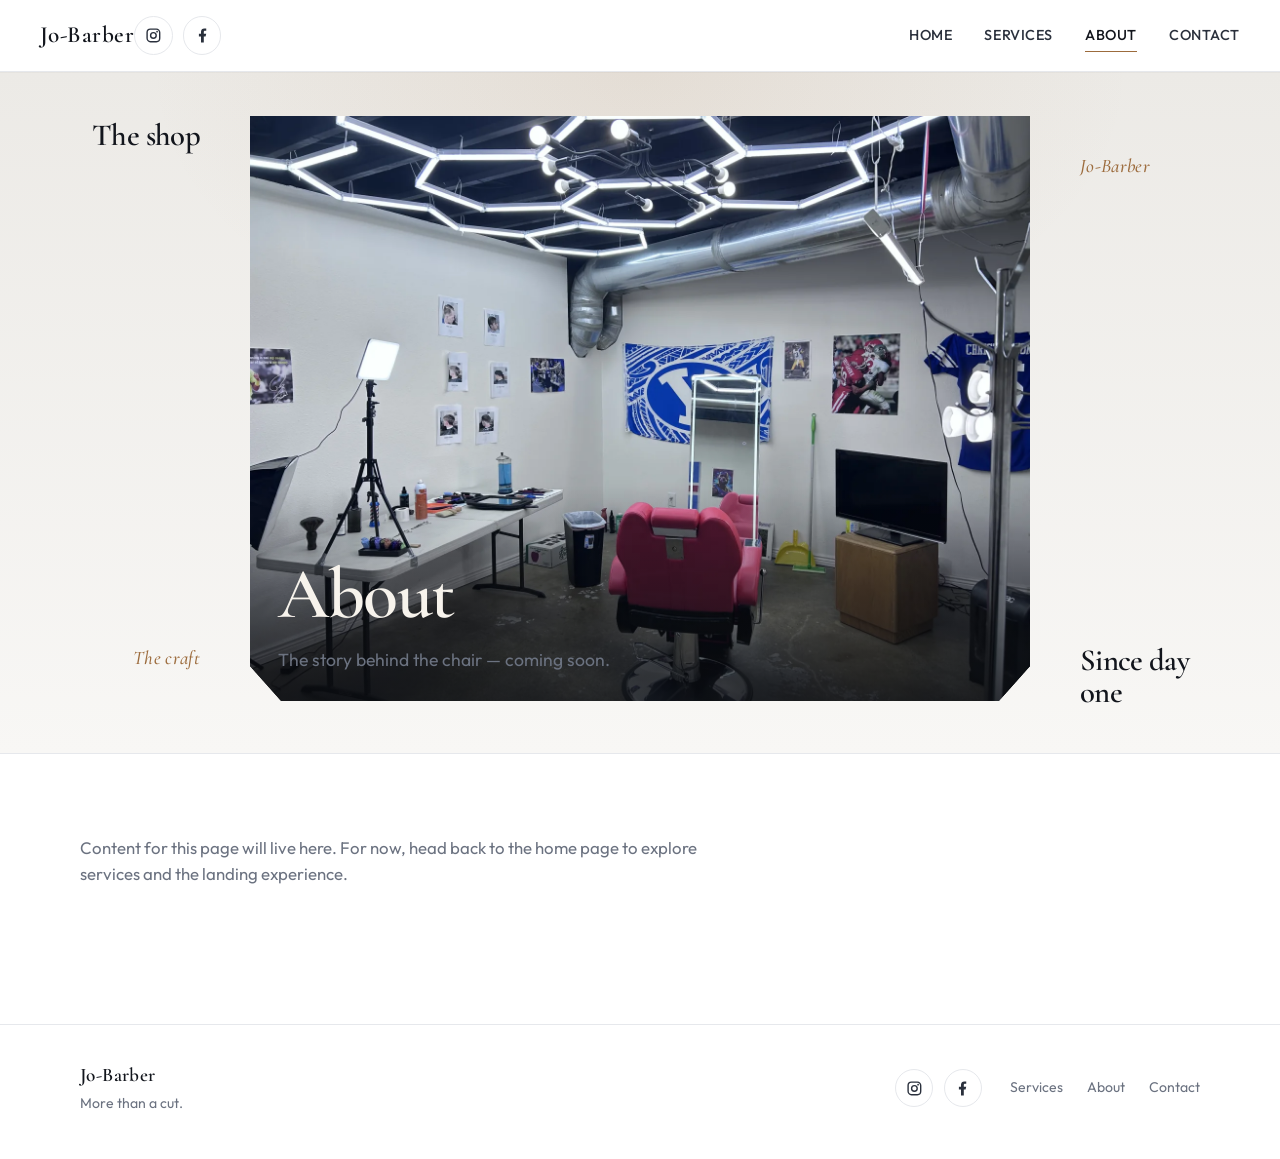
==== about.html @ af5b4050 "Initial commit of the Jo-Barber static site. Ready for GitHub Pages hosting with relative asset path" ====
<!DOCTYPE html>
<html lang="en">
  <head>
    <meta charset="UTF-8" />
    <meta name="viewport" content="width=device-width, initial-scale=1.0" />
    <title>About — Jo-Barber</title>
    <meta name="description" content="About Jo-Barber." />
    <link rel="preconnect" href="https://fonts.googleapis.com" />
    <link rel="preconnect" href="https://fonts.gstatic.com" crossorigin />
    <link
      href="https://fonts.googleapis.com/css2?family=Cormorant+Garamond:ital,wght@0,500;0,600;0,700;1,500&family=Outfit:wght@400;500;600;700&display=swap"
      rel="stylesheet"
    />
    <link rel="stylesheet" href="css/styles.css" />
  </head>
  <body class="page-shell">
    <header class="site-header">
      <div class="site-header__inner">
        <a class="brand" href="index.html">Jo-Barber</a>
        <div class="social" aria-label="Social media">
          <a
            class="social__link social__link--ig"
            href="https://www.instagram.com/jo_barber32/"
            target="_blank"
            rel="noopener noreferrer"
            aria-label="Instagram"
          >
            <svg viewBox="0 0 24 24" aria-hidden="true">
              <path
                d="M7.8 2h8.4C19.4 2 22 4.6 22 7.8v8.4a5.8 5.8 0 0 1-5.8 5.8H7.8C4.6 22 2 19.4 2 16.2V7.8A5.8 5.8 0 0 1 7.8 2m-.2 2A3.6 3.6 0 0 0 4 7.6v8.8C4 18.39 5.61 20 7.6 20h8.8a3.6 3.6 0 0 0 3.6-3.6V7.6C20 5.61 18.39 4 16.4 4H7.6m9.65 1.5a1.25 1.25 0 0 1 1.25 1.25A1.25 1.25 0 0 1 17.25 8 1.25 1.25 0 0 1 16 6.75a1.25 1.25 0 0 1 1.25-1.25M12 7a5 5 0 0 1 5 5 5 5 0 0 1-5 5 5 5 0 0 1-5-5 5 5 0 0 1 5-5m0 2a3 3 0 0 0-3 3 3 3 0 0 0 3 3 3 3 0 0 0 3-3 3 3 0 0 0-3-3z"
              />
            </svg>
          </a>
          <a
            class="social__link social__link--fb"
            href="https://www.facebook.com/jorun.christianson.7"
            target="_blank"
            rel="noopener noreferrer"
            aria-label="Facebook"
          >
            <svg viewBox="0 0 24 24" aria-hidden="true">
              <path
                d="M14 13.5h2.5l1-4H14v-2c0-1.03 0-2 2-2h1.5V2.14c-.326-.043-1.557-.14-2.857-.14C11.928 2 10 3.657 10 6.7v2.8H7v4h3V22h4v-8.5z"
              />
            </svg>
          </a>
        </div>
        <button class="nav-toggle" type="button" aria-label="Open menu" aria-expanded="false">
          <span></span>
        </button>
        <nav class="nav" aria-label="Primary">
          <a href="index.html">Home</a>
          <a href="services.html">Services</a>
          <a href="about.html" aria-current="page">About</a>
          <a href="contact.html">Contact</a>
        </nav>
      </div>
    </header>

    <main>
      <section class="page-hero page-hero--about" aria-label="About">
        <div class="page-hero__rail page-hero__rail--left" aria-hidden="true">
          <span class="page-hero__rail-word">The shop</span>
          <span class="page-hero__rail-word page-hero__rail-word--soft">The craft</span>
        </div>

        <div class="page-hero__frame">
          <div class="page-hero__media">
            <img
              src="images/shop.webp"
              alt="Inside the Jo-Barber shop"
              width="1600"
              height="1200"
            />
          </div>
          <div class="page-hero__overlay">
            <h1>About</h1>
            <p>The story behind the chair — coming soon.</p>
          </div>
        </div>

        <div class="page-hero__rail page-hero__rail--right" aria-hidden="true">
          <span class="page-hero__rail-word page-hero__rail-word--soft">Jo-Barber</span>
          <span class="page-hero__rail-word">Since day one</span>
        </div>
      </section>
      <section class="page-body">
        <div class="container">
          <p class="placeholder">
            Content for this page will live here. For now, head back to the home
            page to explore services and the landing experience.
          </p>
        </div>
      </section>
    </main>

    <footer class="site-footer">
      <div class="container site-footer__inner">
        <div class="site-footer__brand">
          <a class="brand" href="index.html">Jo-Barber</a>
          <p>More than a cut.</p>
        </div>
        <div class="site-footer__actions">
          <div class="social" aria-label="Social media">
            <a
              class="social__link social__link--ig"
              href="https://www.instagram.com/jo_barber32/"
              target="_blank"
              rel="noopener noreferrer"
              aria-label="Instagram"
            >
              <svg viewBox="0 0 24 24" aria-hidden="true">
                <path
                  d="M7.8 2h8.4C19.4 2 22 4.6 22 7.8v8.4a5.8 5.8 0 0 1-5.8 5.8H7.8C4.6 22 2 19.4 2 16.2V7.8A5.8 5.8 0 0 1 7.8 2m-.2 2A3.6 3.6 0 0 0 4 7.6v8.8C4 18.39 5.61 20 7.6 20h8.8a3.6 3.6 0 0 0 3.6-3.6V7.6C20 5.61 18.39 4 16.4 4H7.6m9.65 1.5a1.25 1.25 0 0 1 1.25 1.25A1.25 1.25 0 0 1 17.25 8 1.25 1.25 0 0 1 16 6.75a1.25 1.25 0 0 1 1.25-1.25M12 7a5 5 0 0 1 5 5 5 5 0 0 1-5 5 5 5 0 0 1-5-5 5 5 0 0 1 5-5m0 2a3 3 0 0 0-3 3 3 3 0 0 0 3 3 3 3 0 0 0 3-3 3 3 0 0 0-3-3z"
                />
              </svg>
            </a>
            <a
              class="social__link social__link--fb"
              href="https://www.facebook.com/jorun.christianson.7"
              target="_blank"
              rel="noopener noreferrer"
              aria-label="Facebook"
            >
              <svg viewBox="0 0 24 24" aria-hidden="true">
                <path
                  d="M14 13.5h2.5l1-4H14v-2c0-1.03 0-2 2-2h1.5V2.14c-.326-.043-1.557-.14-2.857-.14C11.928 2 10 3.657 10 6.7v2.8H7v4h3V22h4v-8.5z"
                />
              </svg>
            </a>
          </div>
          <nav class="footer-nav" aria-label="Footer">
            <a href="services.html">Services</a>
            <a href="about.html">About</a>
            <a href="contact.html">Contact</a>
          </nav>
        </div>
      </div>
    </footer>

    <script src="js/main.js"></script>
  </body>
</html>
---- css/styles.css ----
/* Jo-Barber — modern barbershop landing */

:root {
  --ink: #12151c;
  --ink-soft: #2a303c;
  --muted: #6b7280;
  --line: #e6e8ec;
  --paper: #f8f7f5;
  --white: #ffffff;
  --accent: #9c6b3c;
  --accent-deep: #7a5230;
  --accent-soft: rgba(156, 107, 60, 0.12);
  --shadow: 0 24px 60px rgba(18, 21, 28, 0.12);
  --font-display: "Cormorant Garamond", Georgia, serif;
  --font-body: "Outfit", system-ui, sans-serif;
  --nav-h: 4.5rem;
  --ease: cubic-bezier(0.22, 1, 0.36, 1);
}

*,
*::before,
*::after {
  box-sizing: border-box;
}

html {
  scroll-behavior: smooth;
}

body {
  margin: 0;
  font-family: var(--font-body);
  color: var(--ink);
  background: var(--white);
  line-height: 1.55;
  -webkit-font-smoothing: antialiased;
  text-rendering: optimizeLegibility;
}

img {
  display: block;
  max-width: 100%;
}

a {
  color: inherit;
  text-decoration: none;
}

button {
  font: inherit;
  cursor: pointer;
  border: none;
  background: none;
}

.container {
  width: min(1120px, calc(100% - 3rem));
  margin-inline: auto;
}

/* —— Header —— */
.site-header {
  position: relative;
  z-index: 30;
  height: var(--nav-h);
  background: var(--white);
  border-bottom: 1px solid var(--line);
  box-shadow: 0 1px 0 rgba(18, 21, 28, 0.03);
}

.site-header__inner {
  position: relative;
  height: 100%;
  display: flex;
  align-items: center;
  justify-content: space-between;
  width: min(1200px, calc(100% - 2.5rem));
  margin-inline: auto;
}

.site-header--home .site-header__inner {
  justify-content: flex-end;
}

.site-header--home .nav-toggle {
  position: static;
  margin-left: auto;
}

.brand {
  font-family: var(--font-display);
  font-size: 1.45rem;
  font-weight: 600;
  letter-spacing: 0.02em;
  color: var(--ink);
}

.nav {
  display: flex;
  align-items: center;
  gap: 2rem;
}

.nav a {
  font-size: 0.9rem;
  font-weight: 500;
  letter-spacing: 0.04em;
  text-transform: uppercase;
  color: var(--ink-soft);
  position: relative;
  transition: color 0.25s var(--ease);
}

.nav a::after {
  content: "";
  position: absolute;
  left: 0;
  bottom: -0.35rem;
  width: 100%;
  height: 1.5px;
  background: var(--accent);
  transform: scaleX(0);
  transform-origin: left;
  transition: transform 0.3s var(--ease);
}

.nav a:hover,
.nav a[aria-current="page"] {
  color: var(--ink);
}

.nav a:hover::after,
.nav a[aria-current="page"]::after {
  transform: scaleX(1);
}

.nav-toggle {
  display: none;
  width: 2.5rem;
  height: 2.5rem;
  place-items: center;
  border-radius: 999px;
  border: 1px solid var(--line);
}

.nav-toggle span {
  display: block;
  width: 1.1rem;
  height: 1.5px;
  background: var(--ink);
  position: relative;
}

.nav-toggle span::before,
.nav-toggle span::after {
  content: "";
  position: absolute;
  left: 0;
  width: 100%;
  height: 100%;
  background: var(--ink);
}

.nav-toggle span::before {
  top: -5px;
}

.nav-toggle span::after {
  top: 5px;
}

/* —— Buttons —— */
.btn {
  display: inline-flex;
  align-items: center;
  justify-content: center;
  gap: 0.5rem;
  min-height: 3rem;
  padding: 0.75rem 1.6rem;
  border-radius: 999px;
  font-size: 0.85rem;
  font-weight: 600;
  letter-spacing: 0.08em;
  text-transform: uppercase;
  transition:
    background 0.3s var(--ease),
    color 0.3s var(--ease),
    transform 0.3s var(--ease),
    box-shadow 0.3s var(--ease);
}

.btn--primary {
  background: var(--ink);
  color: var(--white);
  box-shadow: 0 10px 30px rgba(18, 21, 28, 0.18);
}

.btn--primary:hover {
  background: var(--accent-deep);
  transform: translateY(-2px);
  box-shadow: 0 14px 34px rgba(122, 82, 48, 0.28);
}

.btn--ghost {
  background: transparent;
  color: var(--ink);
  border: 1px solid var(--line);
}

.btn--ghost:hover {
  border-color: var(--ink);
  background: var(--paper);
}

.hero__panel .btn--primary {
  background: var(--accent);
  color: var(--white);
  box-shadow: 0 10px 28px rgba(0, 0, 0, 0.28);
}

.hero__panel .btn--primary:hover {
  background: #b57d48;
  transform: translateY(-2px);
}

.hero__panel .btn--ghost {
  color: rgba(247, 243, 236, 0.92);
  border-color: rgba(247, 243, 236, 0.35);
}

.hero__panel .btn--ghost:hover {
  border-color: rgba(247, 243, 236, 0.7);
  background: rgba(255, 255, 255, 0.08);
}

.btn--sm {
  min-height: 2.4rem;
  padding: 0.45rem 1.1rem;
  font-size: 0.75rem;
}

/* —— Hero —— */
.hero {
  position: relative;
  height: clamp(440px, 52vw, 580px);
  background: #141820;
  overflow: hidden;
  clip-path: url(#banner-clip);
  -webkit-clip-path: url(#banner-clip);
}

.hero__media {
  position: absolute;
  inset: 0 0 0 30%;
  opacity: 0;
  animation: imageIn 1.1s var(--ease) 0.15s forwards;
}

.hero__media img {
  width: 100%;
  height: 100%;
  object-fit: cover;
  object-position: 55% center;
}

.hero__panel {
  position: absolute;
  z-index: 2;
  top: 0;
  left: 0;
  bottom: 0;
  width: min(42%, 520px);
  display: grid;
  place-items: center;
  background:
    radial-gradient(ellipse 90% 70% at 18% 18%, rgba(196, 162, 110, 0.28), transparent 55%),
    radial-gradient(ellipse 70% 55% at 90% 80%, rgba(55, 90, 110, 0.4), transparent 50%),
    linear-gradient(165deg, #2a3140 0%, #171c26 45%, #10141b 100%);
  clip-path: url(#panel-clip);
  -webkit-clip-path: url(#panel-clip);
}

.hero__pattern {
  position: absolute;
  inset: 0;
  opacity: 0.55;
  background-image:
    repeating-linear-gradient(
      -18deg,
      transparent 0,
      transparent 11px,
      rgba(196, 162, 110, 0.05) 11px,
      rgba(196, 162, 110, 0.05) 12px
    ),
    linear-gradient(135deg, rgba(255, 255, 255, 0.04) 1px, transparent 1px);
  background-size: auto, 22px 22px;
  pointer-events: none;
  mask-image: radial-gradient(ellipse 75% 70% at 45% 48%, #000 15%, transparent 72%);
}

.hero__pattern::before {
  content: "";
  position: absolute;
  inset: 0;
  background:
    radial-gradient(circle at 70% 30%, rgba(255, 255, 255, 0.06), transparent 28%),
    radial-gradient(circle at 25% 75%, rgba(196, 162, 110, 0.1), transparent 32%);
}

.hero__pattern::after {
  content: "";
  position: absolute;
  inset: 10% 16% 12% 10%;
  border: 1px solid rgba(196, 162, 110, 0.22);
  border-radius: 1.15rem;
  box-shadow: inset 0 0 40px rgba(0, 0, 0, 0.2);
  pointer-events: none;
}

.hero__copy {
  position: relative;
  z-index: 1;
  display: flex;
  flex-direction: column;
  align-items: center;
  justify-content: center;
  text-align: center;
  width: min(100%, 20.5rem);
  margin: 0;
  padding: 1.5rem 1.25rem 2rem;
  box-sizing: border-box;
}

.hero__title {
  font-family: var(--font-display);
  font-size: clamp(2.6rem, 5vw, 3.85rem);
  font-weight: 600;
  line-height: 0.95;
  letter-spacing: -0.02em;
  color: #f7f3ec;
  margin: 0;
  white-space: nowrap;
  opacity: 0;
  animation: riseIn 1s var(--ease) 0.15s forwards;
}

.hero__tagline {
  font-family: var(--font-display);
  font-size: clamp(1.15rem, 2vw, 1.45rem);
  font-weight: 500;
  font-style: italic;
  color: rgba(196, 162, 110, 0.95);
  margin: 0.55rem 0 0;
  opacity: 0;
  animation: riseIn 1s var(--ease) 0.3s forwards;
}

.hero__accent {
  width: 2.5rem;
  height: 3px;
  margin: 0.85rem auto 0.85rem;
  background: linear-gradient(90deg, var(--accent), #c4925a);
  border-radius: 2px;
  opacity: 0;
  animation: riseIn 0.8s var(--ease) 0.45s forwards;
}

.hero__lede {
  margin: 0 0 1.25rem;
  color: rgba(232, 228, 220, 0.72);
  font-size: 0.92rem;
  line-height: 1.5;
  max-width: 26ch;
  opacity: 0;
  animation: riseIn 1s var(--ease) 0.55s forwards;
}

.hero__actions {
  display: flex;
  flex-wrap: nowrap;
  justify-content: center;
  align-items: center;
  gap: 0.55rem;
  opacity: 0;
  animation: riseIn 1s var(--ease) 0.55s forwards;
}

.hero__actions .btn {
  min-height: 2.65rem;
  padding: 0.6rem 1.25rem;
  font-size: 0.78rem;
}

@keyframes riseIn {
  from {
    opacity: 0;
    transform: translateY(18px);
  }
  to {
    opacity: 1;
    transform: translateY(0);
  }
}

@keyframes imageIn {
  from {
    opacity: 0;
    transform: scale(1.04);
  }
  to {
    opacity: 1;
    transform: scale(1);
  }
}

.hero-svg-defs {
  position: absolute;
  width: 0;
  height: 0;
  overflow: hidden;
}

/* —— Section shared —— */
.section {
  padding: 5.5rem 0 6rem;
}

.section__header {
  text-align: center;
  max-width: 36rem;
  margin: 0 auto 3.5rem;
}

.section__eyebrow {
  margin: 0 0 0.75rem;
  font-size: 0.75rem;
  font-weight: 600;
  letter-spacing: 0.16em;
  text-transform: uppercase;
  color: var(--accent);
}

.section__title {
  margin: 0;
  font-family: var(--font-display);
  font-size: clamp(2.2rem, 4vw, 3.25rem);
  font-weight: 600;
  letter-spacing: -0.02em;
  line-height: 1.1;
  color: var(--ink);
}

.section__sub {
  margin: 1rem 0 0;
  color: var(--muted);
  font-size: 1.05rem;
}

/* —— Services —— */
.services {
  background: var(--paper);
  position: relative;
}

.services::before {
  content: "";
  position: absolute;
  left: 50%;
  top: 0;
  width: min(160px, 30vw);
  height: 1px;
  background: linear-gradient(90deg, transparent, var(--accent), transparent);
  transform: translateX(-50%);
}

.service-list {
  list-style: none;
  margin: 0;
  padding: 0;
  border-top: 1px solid var(--line);
}

.service {
  display: grid;
  grid-template-columns: 1fr auto auto;
  align-items: center;
  gap: 1.25rem 2rem;
  padding: 1.65rem 0.35rem;
  border-bottom: 1px solid var(--line);
  opacity: 0;
  transform: translateY(22px);
  transition:
    opacity 0.7s var(--ease),
    transform 0.7s var(--ease),
    background 0.3s var(--ease);
}

.service.is-visible {
  opacity: 1;
  transform: translateY(0);
}

.service:hover {
  background: rgba(255, 255, 255, 0.65);
}

.service__name {
  margin: 0;
  font-family: var(--font-display);
  font-size: clamp(1.35rem, 2.2vw, 1.75rem);
  font-weight: 600;
  letter-spacing: -0.01em;
  color: var(--ink);
}

.service__meta {
  margin: 0.35rem 0 0;
  font-size: 0.9rem;
  color: var(--muted);
}

.service__price {
  font-family: var(--font-display);
  font-size: 1.55rem;
  font-weight: 600;
  color: var(--ink);
  white-space: nowrap;
}

.service__price span {
  font-size: 0.85rem;
  font-family: var(--font-body);
  font-weight: 500;
  color: var(--muted);
  margin-right: 0.15rem;
}

/* —— Statement strip —— */
.statement {
  padding: 5rem 0;
  text-align: center;
  background:
    linear-gradient(180deg, var(--white), #f3f1ee 50%, var(--white));
}

.statement__quote {
  margin: 0 auto;
  max-width: 22ch;
  font-family: var(--font-display);
  font-size: clamp(2rem, 4.5vw, 3.4rem);
  font-weight: 500;
  font-style: italic;
  line-height: 1.2;
  color: var(--ink);
}

.statement__attr {
  margin: 1.25rem 0 0;
  font-size: 0.8rem;
  letter-spacing: 0.14em;
  text-transform: uppercase;
  color: var(--accent);
  font-weight: 600;
}

/* —— CTA band —— */
.cta {
  padding: 0 0 6rem;
}

.cta__panel {
  display: flex;
  flex-wrap: wrap;
  align-items: center;
  justify-content: space-between;
  gap: 1.5rem 2rem;
  padding: 2.5rem 2.75rem;
  background: var(--ink);
  color: var(--white);
  border-radius: 1.5rem;
  overflow: hidden;
  position: relative;
}

.cta__panel::before {
  content: "";
  position: absolute;
  inset: -40% -10% auto auto;
  width: 320px;
  height: 320px;
  border-radius: 50%;
  background: radial-gradient(circle, rgba(156, 107, 60, 0.35), transparent 70%);
  pointer-events: none;
}

.cta__copy {
  position: relative;
  z-index: 1;
}

.cta__copy h2 {
  margin: 0;
  font-family: var(--font-display);
  font-size: clamp(1.8rem, 3vw, 2.4rem);
  font-weight: 600;
  letter-spacing: -0.02em;
}

.cta__copy p {
  margin: 0.5rem 0 0;
  color: rgba(255, 255, 255, 0.72);
  max-width: 36ch;
}

.cta__panel .btn--primary {
  position: relative;
  z-index: 1;
  background: var(--accent);
  box-shadow: none;
}

.cta__panel .btn--primary:hover {
  background: #b57d48;
}

/* —— Footer —— */
.site-footer {
  border-top: 1px solid var(--line);
  padding: 2.25rem 0 2.75rem;
}

.site-footer__inner {
  display: flex;
  flex-wrap: wrap;
  align-items: center;
  justify-content: space-between;
  gap: 1.25rem 1.5rem;
}

.site-footer .brand {
  font-size: 1.2rem;
}

.site-footer p {
  margin: 0;
  font-size: 0.88rem;
  color: var(--muted);
}

.site-footer__brand {
  display: flex;
  flex-direction: column;
  gap: 0.15rem;
}

.site-footer__actions {
  display: flex;
  flex-wrap: wrap;
  align-items: center;
  gap: 1.25rem 1.75rem;
}

.footer-nav {
  display: flex;
  gap: 1.5rem;
}

.footer-nav a {
  font-size: 0.88rem;
  color: var(--muted);
  transition: color 0.2s ease;
}

.footer-nav a:hover {
  color: var(--ink);
}

/* —— Social icons —— */
.social {
  display: flex;
  align-items: center;
  gap: 0.65rem;
}

.social__link {
  display: grid;
  place-items: center;
  width: 2.4rem;
  height: 2.4rem;
  border-radius: 999px;
  color: var(--ink-soft);
  border: 1px solid var(--line);
  background: var(--white);
  transition:
    color 0.3s var(--ease),
    background 0.3s var(--ease),
    border-color 0.3s var(--ease),
    transform 0.35s var(--ease),
    box-shadow 0.35s var(--ease);
}

.social__link svg {
  width: 1.05rem;
  height: 1.05rem;
  fill: currentColor;
  transition: transform 0.35s var(--ease);
}

.social__link:hover {
  transform: scale(1.14);
  box-shadow: 0 10px 24px rgba(18, 21, 28, 0.12);
}

.social__link:hover svg {
  transform: scale(1.08);
}

.social__link--ig:hover {
  color: #fff;
  border-color: transparent;
  background: linear-gradient(135deg, #f58529, #dd2a7b 50%, #8134af);
}

.social__link--fb:hover {
  color: #fff;
  border-color: #1877f2;
  background: #1877f2;
}

.site-header .social {
  margin-right: auto;
}

.site-header--home .social {
  margin-right: 0;
  position: absolute;
  left: 0;
}

/* —— Cut showcase cards (services page) —— */
.page-hero--services {
  background:
    radial-gradient(ellipse 60% 80% at 10% 0%, rgba(156, 107, 60, 0.12), transparent 50%),
    radial-gradient(ellipse 50% 60% at 90% 40%, rgba(30, 50, 70, 0.06), transparent 45%),
    linear-gradient(180deg, #eceae6 0%, var(--paper) 100%);
  border-bottom: none;
  padding-bottom: 2.5rem;
}

.page-hero--services .section__eyebrow {
  margin-bottom: 0.75rem;
}

.cuts {
  padding: 0 0 6rem;
  background:
    linear-gradient(180deg, var(--paper) 0%, #f3f1ee 40%, var(--white) 100%);
}

.cuts__list {
  display: flex;
  flex-direction: column;
  gap: 2rem;
}

.cut-card {
  display: grid;
  grid-template-columns: minmax(200px, 0.9fr) minmax(0, 1.2fr);
  align-items: stretch;
  min-height: 280px;
  background: #161b24;
  color: #f7f3ec;
  overflow: hidden;
  position: relative;
  box-shadow: 0 28px 60px rgba(18, 21, 28, 0.18);
  transition:
    transform 0.45s var(--ease),
    box-shadow 0.45s var(--ease);
}

.cut-card:hover {
  transform: translateY(-4px);
  box-shadow: 0 36px 70px rgba(18, 21, 28, 0.24);
}

.cut-card:nth-child(even) {
  background: #1a222e;
}

.cut-card__media {
  position: relative;
  min-height: 260px;
  overflow: hidden;
  clip-path: polygon(0 0, 92% 0, 100% 100%, 0 100%);
}

.cut-card__media img {
  width: 100%;
  height: 100%;
  object-fit: cover;
  object-position: center top;
  transition: transform 0.7s var(--ease);
}

.cut-card:hover .cut-card__media img {
  transform: scale(1.05);
}

.cut-card__glow {
  position: absolute;
  inset: 0;
  background: linear-gradient(
    90deg,
    transparent 40%,
    rgba(22, 27, 36, 0.15) 70%,
    rgba(22, 27, 36, 0.85) 100%
  );
  pointer-events: none;
}

.cut-card__body {
  position: relative;
  display: flex;
  flex-direction: column;
  justify-content: center;
  padding: 2.25rem 2.5rem 2.25rem 1.75rem;
  z-index: 1;
}

.cut-card__index {
  position: absolute;
  top: 0.85rem;
  right: 1.25rem;
  font-family: var(--font-display);
  font-size: clamp(3.5rem, 8vw, 5.5rem);
  font-weight: 600;
  line-height: 1;
  color: rgba(255, 255, 255, 0.05);
  pointer-events: none;
  user-select: none;
}

.cut-card__label {
  margin: 0 0 0.45rem;
  font-size: 0.72rem;
  font-weight: 600;
  letter-spacing: 0.18em;
  text-transform: uppercase;
  color: rgba(196, 162, 110, 0.95);
}

.cut-card__title {
  margin: 0;
  font-family: var(--font-display);
  font-size: clamp(1.9rem, 3.5vw, 2.6rem);
  font-weight: 600;
  letter-spacing: -0.02em;
  line-height: 1.05;
  color: #f7f3ec;
}

.cut-card__rule {
  width: 2.25rem;
  height: 2px;
  margin: 1rem 0 1.35rem;
  background: linear-gradient(90deg, var(--accent), #c4925a);
  border-radius: 2px;
}

.cut-card__copy {
  margin: 0 0 1.35rem;
  max-width: 32ch;
  font-size: 0.95rem;
  line-height: 1.55;
  color: rgba(232, 228, 220, 0.7);
}

.cut-card .btn--primary {
  align-self: flex-start;
  background: var(--accent);
  box-shadow: none;
}

.cut-card .btn--primary:hover {
  background: #b57d48;
}

@media (max-width: 720px) {
  .cut-card {
    grid-template-columns: 1fr;
    min-height: 0;
  }

  .cut-card__media {
    min-height: 240px;
    clip-path: polygon(0 0, 100% 0, 100% 92%, 0 100%);
  }

  .cut-card__glow {
    background: linear-gradient(
      180deg,
      transparent 45%,
      rgba(22, 27, 36, 0.35) 75%,
      rgba(22, 27, 36, 0.95) 100%
    );
  }

  .cut-card__body {
    padding: 1.75rem 1.5rem 2rem;
  }
}

/* —— Before / after reel —— */
.reel {
  padding: 5rem 0 5.5rem;
  background:
    radial-gradient(ellipse 70% 80% at 50% 0%, rgba(156, 107, 60, 0.14), transparent 55%),
    linear-gradient(180deg, #10141b 0%, #161b24 55%, #12161e 100%);
  color: #f7f3ec;
  overflow: hidden;
}

.reel__header {
  text-align: center;
  margin-bottom: 2.75rem;
}

.reel__header .section__title {
  color: #f7f3ec;
}

.reel__header .section__eyebrow {
  color: rgba(196, 162, 110, 0.95);
}

.reel__stage {
  display: grid;
  grid-template-columns: 1fr auto 1fr;
  gap: 0;
  align-items: stretch;
  position: relative;
}

.reel__panel {
  min-width: 0;
  transition:
    opacity 0.45s var(--ease),
    transform 0.45s var(--ease),
    filter 0.45s var(--ease);
}

.reel__stage:has(.reel__panel.is-active) .reel__panel:not(.is-active) {
  opacity: 0.45;
  filter: grayscale(0.35);
  transform: scale(0.97);
}

.reel__panel.is-active {
  opacity: 1;
  filter: none;
  transform: scale(1);
  z-index: 1;
}

.reel__frame {
  position: relative;
  aspect-ratio: 9 / 16;
  max-height: min(68vh, 560px);
  margin-inline: auto;
  width: min(100%, 320px);
  overflow: hidden;
  background: #0a0c10;
  box-shadow: 0 30px 60px rgba(0, 0, 0, 0.45);
  clip-path: polygon(4% 0, 100% 0, 96% 100%, 0 100%);
}

.reel__panel:last-child .reel__frame {
  clip-path: polygon(0 0, 96% 0, 100% 100%, 4% 100%);
}

.reel__video {
  width: 100%;
  height: 100%;
  object-fit: cover;
  display: block;
  filter: saturate(1.05) contrast(1.04);
  transition: transform 0.8s var(--ease);
}

.reel__stage:hover .reel__video {
  transform: scale(1.03);
}

.reel__tag {
  position: absolute;
  top: 1rem;
  left: 1rem;
  z-index: 2;
  padding: 0.4rem 0.75rem;
  font-size: 0.7rem;
  font-weight: 600;
  letter-spacing: 0.16em;
  text-transform: uppercase;
  color: #f7f3ec;
  background: rgba(10, 12, 16, 0.55);
  border: 1px solid rgba(247, 243, 236, 0.18);
  backdrop-filter: blur(8px);
}

.reel__tag--after {
  left: auto;
  right: 1rem;
  color: #12151c;
  background: rgba(196, 162, 110, 0.92);
  border-color: transparent;
}

.reel__split {
  display: flex;
  flex-direction: column;
  align-items: center;
  justify-content: center;
  width: 3.5rem;
  position: relative;
  z-index: 2;
}

.reel__split-line {
  position: absolute;
  top: 8%;
  bottom: 8%;
  width: 1px;
  background: linear-gradient(
    180deg,
    transparent,
    rgba(196, 162, 110, 0.7),
    transparent
  );
}

.reel__split-mark {
  position: relative;
  z-index: 1;
  width: 2.5rem;
  height: 2.5rem;
  display: grid;
  place-items: center;
  border-radius: 50%;
  font-family: var(--font-display);
  font-size: 0.95rem;
  font-style: italic;
  color: #12151c;
  background: linear-gradient(145deg, #c4a26e, #9c6b3c);
  box-shadow: 0 10px 28px rgba(0, 0, 0, 0.35);
}

.reel__controls {
  display: flex;
  justify-content: center;
  margin-top: 2rem;
}

.reel__toggle {
  color: rgba(247, 243, 236, 0.9);
  border-color: rgba(247, 243, 236, 0.28);
}

.reel__toggle:hover,
.reel__toggle[aria-pressed="true"] {
  color: #12151c;
  background: rgba(196, 162, 110, 0.95);
  border-color: transparent;
}

@media (max-width: 800px) {
  .reel__stage {
    grid-template-columns: 1fr;
    gap: 1.25rem;
    justify-items: center;
  }

  .reel__split {
    width: 100%;
    height: 2.5rem;
    flex-direction: row;
  }

  .reel__split-line {
    top: 50%;
    bottom: auto;
    left: 10%;
    right: 10%;
    width: auto;
    height: 1px;
    background: linear-gradient(
      90deg,
      transparent,
      rgba(196, 162, 110, 0.7),
      transparent
    );
  }

  .reel__frame,
  .reel__panel:last-child .reel__frame {
    width: min(100%, 280px);
    max-height: 420px;
    clip-path: polygon(0 0, 100% 0, 100% 96%, 0 100%);
  }
}

/* —— Simple interior pages —— */
.page-hero {
  padding: 4.5rem 0;
  background:
    radial-gradient(ellipse 70% 80% at 85% 0%, rgba(156, 107, 60, 0.08), transparent 50%),
    var(--paper);
  border-bottom: 1px solid var(--line);
}

.page-hero--about {
  position: relative;
  padding: 2.75rem clamp(1rem, 3vw, 2rem) 3.25rem;
  min-height: 0;
  display: grid;
  grid-template-columns: minmax(5.5rem, 1fr) minmax(0, 780px) minmax(5.5rem, 1fr);
  gap: clamp(0.75rem, 2vw, 1.75rem);
  align-items: stretch;
  justify-items: center;
  border-bottom: 1px solid var(--line);
  overflow: hidden;
  background:
    radial-gradient(ellipse 70% 80% at 50% 0%, rgba(156, 107, 60, 0.1), transparent 55%),
    linear-gradient(180deg, #eceae6 0%, var(--paper) 100%);
}

.page-hero__rail {
  display: flex;
  flex-direction: column;
  justify-content: space-between;
  width: 100%;
  max-width: 9rem;
  min-height: 100%;
  padding-block: 0.35rem;
  pointer-events: none;
  user-select: none;
}

.page-hero__rail--left {
  align-items: flex-end;
  text-align: right;
  padding-top: 0.25rem;
  padding-bottom: 18%;
}

.page-hero__rail--right {
  align-items: flex-start;
  text-align: left;
  padding-top: 22%;
  padding-bottom: 0.25rem;
}

.page-hero__rail-word {
  display: block;
  font-family: var(--font-display);
  font-size: clamp(1.35rem, 2.4vw, 2rem);
  font-weight: 600;
  letter-spacing: -0.02em;
  line-height: 1.05;
  color: var(--ink);
}

.page-hero__rail-word--soft {
  font-size: clamp(0.95rem, 1.6vw, 1.2rem);
  font-weight: 500;
  font-style: italic;
  color: var(--accent);
  letter-spacing: 0.02em;
}

.page-hero__rail--left .page-hero__rail-word:first-child {
  transform: translateY(0);
}

.page-hero__rail--left .page-hero__rail-word:last-child {
  transform: translateY(12%);
}

.page-hero__rail--right .page-hero__rail-word:first-child {
  transform: translateY(-8%);
}

.page-hero__rail--right .page-hero__rail-word:last-child {
  transform: translateY(18%);
}

.page-hero__frame {
  position: relative;
  width: 100%;
  max-width: 780px;
  overflow: hidden;
  background: #0c0e12;
  box-shadow:
    0 24px 50px rgba(18, 21, 28, 0.18),
    0 0 0 1px rgba(18, 21, 28, 0.06);
  clip-path: polygon(0 0, 100% 0, 100% 94%, 96% 100%, 4% 100%, 0 94%);
}

.page-hero__media {
  position: relative;
  line-height: 0;
}

.page-hero__media img {
  width: 100%;
  height: auto;
  display: block;
}

.page-hero__overlay {
  position: absolute;
  inset: auto 0 0;
  z-index: 1;
  padding: 4.5rem 1.75rem 1.75rem;
  background: linear-gradient(
    180deg,
    transparent 0%,
    rgba(12, 14, 18, 0.2) 30%,
    rgba(12, 14, 18, 0.78) 100%
  );
  color: #f7f3ec;
}

.page-hero--about h1 {
  color: #f7f3ec;
  font-size: clamp(2.2rem, 5vw, 3.4rem);
}

.page-hero--about p {
  color: rgba(232, 228, 220, 0.78);
  margin-top: 0.65rem;
  font-size: 1rem;
}

@media (max-width: 900px) {
  .page-hero--about {
    grid-template-columns: 1fr;
    gap: 1.25rem;
    padding: 1.75rem 1rem 2.25rem;
  }

  .page-hero__rail {
    display: none;
  }

  .page-hero__frame {
    clip-path: none;
  }

  .page-hero__overlay {
    padding: 3.25rem 1.25rem 1.35rem;
  }
}

.page-hero h1 {
  margin: 0;
  font-family: var(--font-display);
  font-size: clamp(2.8rem, 6vw, 4.5rem);
  font-weight: 600;
  letter-spacing: -0.02em;
  line-height: 1;
}

.page-hero p {
  margin: 1rem 0 0;
  max-width: 38ch;
  color: var(--muted);
  font-size: 1.1rem;
}

.page-body {
  padding: 4rem 0 6rem;
  min-height: 30vh;
}

.page-body .placeholder {
  max-width: 40rem;
  color: var(--muted);
  font-size: 1.05rem;
}

/* Reveal utility */
.reveal {
  opacity: 0;
  transform: translateY(24px);
  transition:
    opacity 0.8s var(--ease),
    transform 0.8s var(--ease);
}

.reveal.is-visible {
  opacity: 1;
  transform: translateY(0);
}

/* —— Responsive —— */
@media (max-width: 900px) {
  .hero {
    height: auto;
    display: flex;
    flex-direction: column;
  }

  .hero__media {
    position: relative;
    inset: auto;
    order: 0;
    height: clamp(220px, 52vw, 300px);
  }

  .hero__panel {
    position: relative;
    width: 100%;
    clip-path: none;
    -webkit-clip-path: none;
    order: 1;
    min-height: 320px;
  }

  .hero__pattern {
    opacity: 0.35;
  }

  .hero__pattern::after {
    inset: 8% 6%;
  }

  .hero__copy {
    padding: 2.25rem 1.5rem 2.5rem;
    max-width: 26rem;
    width: 100%;
  }

  .service {
    grid-template-columns: 1fr auto;
    grid-template-areas:
      "name price"
      "name book";
    gap: 0.35rem 1rem;
  }

  .service__info {
    grid-area: name;
  }

  .service__price {
    grid-area: price;
    align-self: end;
  }

  .service .btn {
    grid-area: book;
    justify-self: end;
  }

  .nav-toggle {
    display: grid;
  }

  .nav {
    position: fixed;
    inset: 0 0 auto;
    top: var(--nav-h);
    flex-direction: column;
    align-items: stretch;
    gap: 0;
    padding: 0.75rem 1.25rem 1.25rem;
    background: rgba(255, 255, 255, 0.97);
    backdrop-filter: blur(10px);
    border-bottom: 1px solid var(--line);
    transform: translateY(-120%);
    opacity: 0;
    pointer-events: none;
    transition:
      transform 0.35s var(--ease),
      opacity 0.35s var(--ease);
  }

  .nav.is-open {
    transform: translateY(0);
    opacity: 1;
    pointer-events: auto;
  }

  .nav a {
    padding: 0.9rem 0.25rem;
    border-bottom: 1px solid var(--line);
  }

  .site-header--home .social {
    position: static;
    margin-right: auto;
  }

  .social__link {
    width: 2.2rem;
    height: 2.2rem;
  }

  .cta__panel {
    padding: 2rem 1.5rem;
    border-radius: 1.15rem;
  }
}

@media (max-width: 560px) {
  .container {
    width: min(1120px, calc(100% - 2rem));
  }

  .hero__title {
    font-size: clamp(3rem, 14vw, 4rem);
  }

  .site-header__inner {
    width: min(1200px, calc(100% - 1.5rem));
  }
}

@media (prefers-reduced-motion: reduce) {
  *,
  *::before,
  *::after {
    animation: none !important;
    transition: none !important;
  }

  .hero__title,
  .hero__tagline,
  .hero__accent,
  .hero__actions,
  .hero__visual-frame,
  .service,
  .reveal {
    opacity: 1;
    transform: none;
  }
}
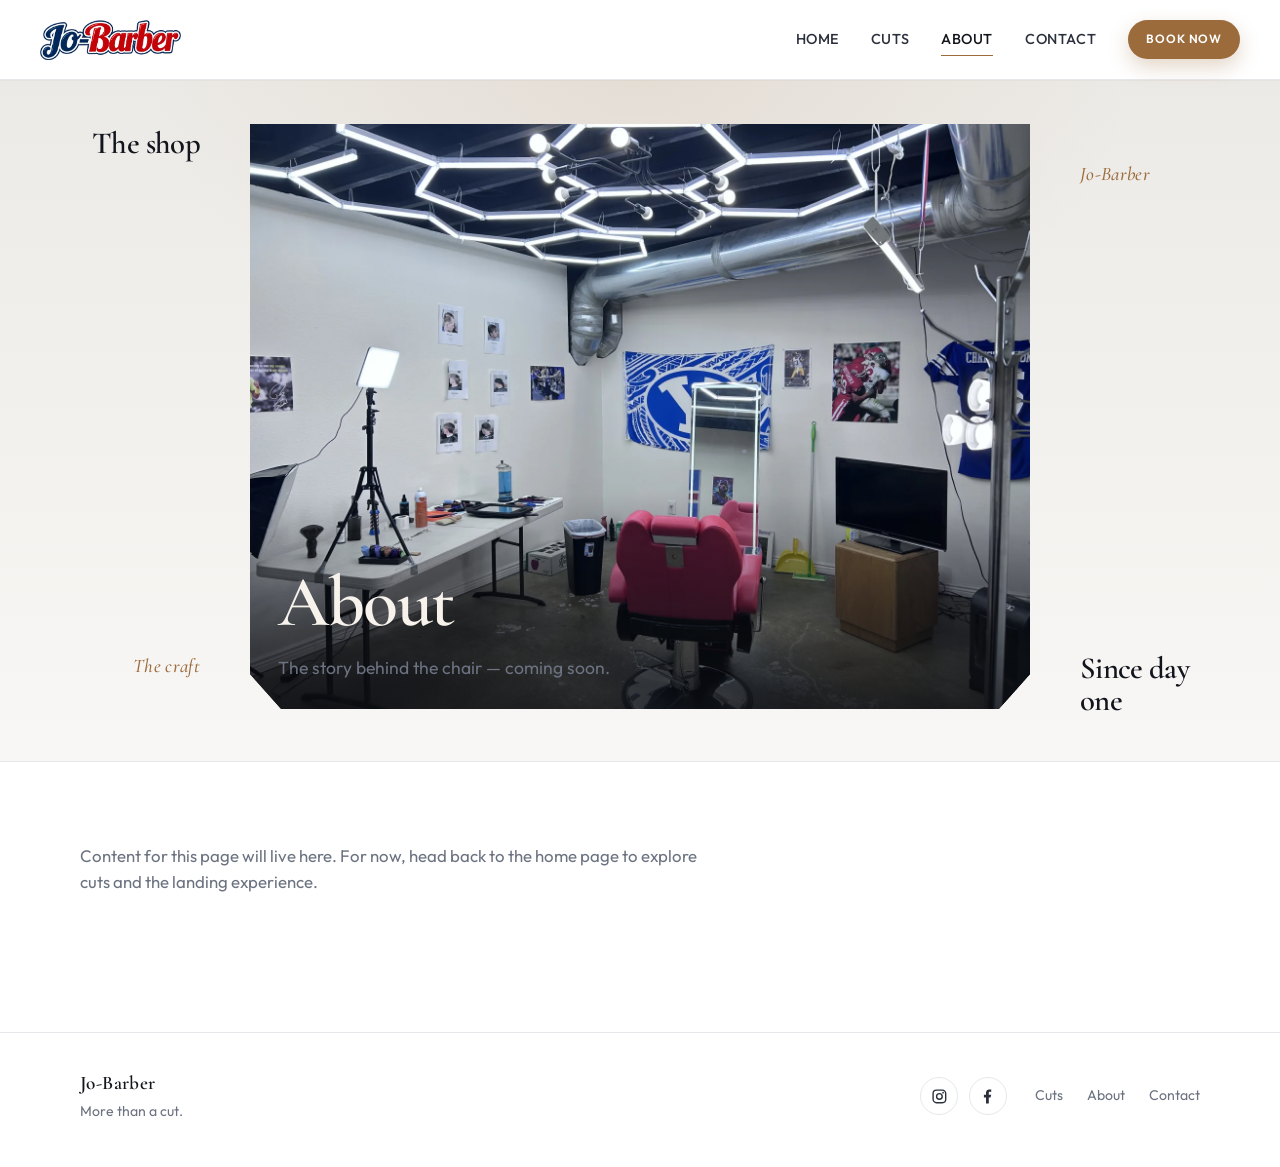
==== commit 8452c95d: "v1: Jorun banner with logo, blue gradient panel, cuts grid, and Setmore booking links. Co-authored-b" ====
--- a/about.html
+++ b/about.html
@@ -11,49 +11,27 @@
       href="https://fonts.googleapis.com/css2?family=Cormorant+Garamond:ital,wght@0,500;0,600;0,700;1,500&family=Outfit:wght@400;500;600;700&display=swap"
       rel="stylesheet"
     />
+    <link rel="icon" type="image/png" sizes="32x32" href="images/favicon-32.png" />
+    <link rel="icon" type="image/png" sizes="192x192" href="images/favicon-192.png" />
+    <link rel="apple-touch-icon" href="images/apple-touch-icon.png" />
     <link rel="stylesheet" href="css/styles.css" />
   </head>
   <body class="page-shell">
     <header class="site-header">
       <div class="site-header__inner">
-        <a class="brand" href="index.html">Jo-Barber</a>
-        <div class="social" aria-label="Social media">
-          <a
-            class="social__link social__link--ig"
-            href="https://www.instagram.com/jo_barber32/"
-            target="_blank"
-            rel="noopener noreferrer"
-            aria-label="Instagram"
-          >
-            <svg viewBox="0 0 24 24" aria-hidden="true">
-              <path
-                d="M7.8 2h8.4C19.4 2 22 4.6 22 7.8v8.4a5.8 5.8 0 0 1-5.8 5.8H7.8C4.6 22 2 19.4 2 16.2V7.8A5.8 5.8 0 0 1 7.8 2m-.2 2A3.6 3.6 0 0 0 4 7.6v8.8C4 18.39 5.61 20 7.6 20h8.8a3.6 3.6 0 0 0 3.6-3.6V7.6C20 5.61 18.39 4 16.4 4H7.6m9.65 1.5a1.25 1.25 0 0 1 1.25 1.25A1.25 1.25 0 0 1 17.25 8 1.25 1.25 0 0 1 16 6.75a1.25 1.25 0 0 1 1.25-1.25M12 7a5 5 0 0 1 5 5 5 5 0 0 1-5 5 5 5 0 0 1-5-5 5 5 0 0 1 5-5m0 2a3 3 0 0 0-3 3 3 3 0 0 0 3 3 3 3 0 0 0 3-3 3 3 0 0 0-3-3z"
-              />
-            </svg>
-          </a>
-          <a
-            class="social__link social__link--fb"
-            href="https://www.facebook.com/jorun.christianson.7"
-            target="_blank"
-            rel="noopener noreferrer"
-            aria-label="Facebook"
-          >
-            <svg viewBox="0 0 24 24" aria-hidden="true">
-              <path
-                d="M14 13.5h2.5l1-4H14v-2c0-1.03 0-2 2-2h1.5V2.14c-.326-.043-1.557-.14-2.857-.14C11.928 2 10 3.657 10 6.7v2.8H7v4h3V22h4v-8.5z"
-              />
-            </svg>
-          </a>
-        </div>
+        <a class="brand brand--wordmark" href="index.html">
+          <img src="images/wordmark.webp" alt="Jo-Barber" width="463" height="144" />
+        </a>
         <button class="nav-toggle" type="button" aria-label="Open menu" aria-expanded="false">
           <span></span>
         </button>
         <nav class="nav" aria-label="Primary">
           <a href="index.html">Home</a>
-          <a href="services.html">Services</a>
+          <a href="cuts.html">Cuts</a>
           <a href="about.html" aria-current="page">About</a>
           <a href="contact.html">Contact</a>
         </nav>
+        <a class="btn btn--primary btn--sm header-book" href="https://jorunchristianson.setmore.com/" target="_blank" rel="noopener noreferrer">Book Now</a>
       </div>
     </header>
 
@@ -88,7 +66,7 @@
         <div class="container">
           <p class="placeholder">
             Content for this page will live here. For now, head back to the home
-            page to explore services and the landing experience.
+            page to explore cuts and the landing experience.
           </p>
         </div>
       </section>
@@ -130,7 +108,7 @@
             </a>
           </div>
           <nav class="footer-nav" aria-label="Footer">
-            <a href="services.html">Services</a>
+            <a href="cuts.html">Cuts</a>
             <a href="about.html">About</a>
             <a href="contact.html">Contact</a>
           </nav>
--- a/css/styles.css
+++ b/css/styles.css
@@ -13,7 +13,7 @@
   --shadow: 0 24px 60px rgba(18, 21, 28, 0.12);
   --font-display: "Cormorant Garamond", Georgia, serif;
   --font-body: "Outfit", system-ui, sans-serif;
-  --nav-h: 4.5rem;
+  --nav-h: 5rem;
   --ease: cubic-bezier(0.22, 1, 0.36, 1);
 }
 
@@ -79,21 +79,30 @@
   margin-inline: auto;
 }
 
-.site-header--home .site-header__inner {
-  justify-content: flex-end;
-}
-
-.site-header--home .nav-toggle {
-  position: static;
-  margin-left: auto;
-}
-
 .brand {
   font-family: var(--font-display);
   font-size: 1.45rem;
   font-weight: 600;
   letter-spacing: 0.02em;
   color: var(--ink);
+}
+
+.brand--wordmark {
+  display: flex;
+  align-items: center;
+  height: 100%;
+  margin-right: auto;
+}
+
+.brand--wordmark img {
+  width: auto;
+  height: 2.75rem;
+  transition: transform 0.4s var(--ease);
+}
+
+.brand--wordmark:hover img,
+.brand--wordmark:focus-visible img {
+  transform: scale(1.05) rotate(-2deg);
 }
 
 .nav {
@@ -133,6 +142,16 @@
 .nav a:hover::after,
 .nav a[aria-current="page"]::after {
   transform: scaleX(1);
+}
+
+.btn.header-book {
+  margin-left: 2rem;
+  background: var(--accent);
+  box-shadow: 0 8px 20px rgba(156, 107, 60, 0.28);
+}
+
+.btn.header-book:hover {
+  background: var(--accent-deep);
 }
 
 .nav-toggle {
@@ -261,7 +280,7 @@
   width: 100%;
   height: 100%;
   object-fit: cover;
-  object-position: 55% center;
+  object-position: 55% 50%;
 }
 
 .hero__panel {
@@ -274,48 +293,45 @@
   display: grid;
   place-items: center;
   background:
-    radial-gradient(ellipse 90% 70% at 18% 18%, rgba(196, 162, 110, 0.28), transparent 55%),
-    radial-gradient(ellipse 70% 55% at 90% 80%, rgba(55, 90, 110, 0.4), transparent 50%),
-    linear-gradient(165deg, #2a3140 0%, #171c26 45%, #10141b 100%);
+    radial-gradient(ellipse 70% 45% at 100% 0%, rgba(56, 189, 248, 0.35), transparent 60%),
+    radial-gradient(ellipse 80% 55% at 0% 100%, rgba(214, 40, 57, 0.4), transparent 60%),
+    linear-gradient(160deg, #2458b8 0%, #143a80 42%, #0a1f4d 75%, #06132e 100%);
+  background-size: 100% 100%, 100% 100%, 100% 160%;
+  animation: panelDrift 14s ease-in-out infinite alternate;
   clip-path: url(#panel-clip);
   -webkit-clip-path: url(#panel-clip);
 }
 
+@keyframes panelDrift {
+  from {
+    background-position: 0 0, 0 0, 0 0%;
+  }
+  to {
+    background-position: 0 0, 0 0, 0 100%;
+  }
+}
+
+/* Faint barber-pole stripes, fading out toward the logo */
 .hero__pattern {
   position: absolute;
   inset: 0;
-  opacity: 0.55;
-  background-image:
-    repeating-linear-gradient(
-      -18deg,
-      transparent 0,
-      transparent 11px,
-      rgba(196, 162, 110, 0.05) 11px,
-      rgba(196, 162, 110, 0.05) 12px
-    ),
-    linear-gradient(135deg, rgba(255, 255, 255, 0.04) 1px, transparent 1px);
-  background-size: auto, 22px 22px;
+  background-image: repeating-linear-gradient(
+    -45deg,
+    rgba(255, 255, 255, 0.07) 0 14px,
+    transparent 14px 28px,
+    rgba(214, 40, 57, 0.1) 28px 42px,
+    transparent 42px 56px
+  );
   pointer-events: none;
-  mask-image: radial-gradient(ellipse 75% 70% at 45% 48%, #000 15%, transparent 72%);
+  mask-image: radial-gradient(ellipse 70% 60% at 45% 45%, transparent 35%, #000 95%);
+  -webkit-mask-image: radial-gradient(ellipse 70% 60% at 45% 45%, transparent 35%, #000 95%);
 }
 
 .hero__pattern::before {
   content: "";
   position: absolute;
   inset: 0;
-  background:
-    radial-gradient(circle at 70% 30%, rgba(255, 255, 255, 0.06), transparent 28%),
-    radial-gradient(circle at 25% 75%, rgba(196, 162, 110, 0.1), transparent 32%);
-}
-
-.hero__pattern::after {
-  content: "";
-  position: absolute;
-  inset: 10% 16% 12% 10%;
-  border: 1px solid rgba(196, 162, 110, 0.22);
-  border-radius: 1.15rem;
-  box-shadow: inset 0 0 40px rgba(0, 0, 0, 0.2);
-  pointer-events: none;
+  background: linear-gradient(180deg, transparent 60%, rgba(4, 12, 30, 0.35));
 }
 
 .hero__copy {
@@ -332,48 +348,54 @@
   box-sizing: border-box;
 }
 
-.hero__title {
-  font-family: var(--font-display);
-  font-size: clamp(2.6rem, 5vw, 3.85rem);
-  font-weight: 600;
-  line-height: 0.95;
-  letter-spacing: -0.02em;
-  color: #f7f3ec;
-  margin: 0;
-  white-space: nowrap;
+.hero__logo {
+  position: relative;
+  isolation: isolate;
+  margin: 0 0 1.5rem;
+  line-height: 0;
   opacity: 0;
   animation: riseIn 1s var(--ease) 0.15s forwards;
 }
 
-.hero__tagline {
-  font-family: var(--font-display);
-  font-size: clamp(1.15rem, 2vw, 1.45rem);
-  font-weight: 500;
-  font-style: italic;
-  color: rgba(196, 162, 110, 0.95);
-  margin: 0.55rem 0 0;
-  opacity: 0;
-  animation: riseIn 1s var(--ease) 0.3s forwards;
-}
-
-.hero__accent {
-  width: 2.5rem;
-  height: 3px;
-  margin: 0.85rem auto 0.85rem;
-  background: linear-gradient(90deg, var(--accent), #c4925a);
-  border-radius: 2px;
-  opacity: 0;
-  animation: riseIn 0.8s var(--ease) 0.45s forwards;
-}
-
-.hero__lede {
-  margin: 0 0 1.25rem;
-  color: rgba(232, 228, 220, 0.72);
-  font-size: 0.92rem;
-  line-height: 1.5;
-  max-width: 26ch;
-  opacity: 0;
-  animation: riseIn 1s var(--ease) 0.55s forwards;
+.hero__logo::before,
+.hero__logo::after {
+  content: "";
+  position: absolute;
+  left: 50%;
+  top: 50%;
+  z-index: -1;
+  aspect-ratio: 1;
+  border-radius: 50%;
+  translate: -50% -50%;
+  pointer-events: none;
+}
+
+.hero__logo::before {
+  width: 150%;
+  background: radial-gradient(
+    circle,
+    rgba(125, 190, 255, 0.45) 0%,
+    rgba(70, 130, 230, 0.18) 40%,
+    transparent 68%
+  );
+}
+
+.hero__logo::after {
+  width: 118%;
+  border: 1.5px dashed rgba(255, 255, 255, 0.28);
+  animation: ringSpin 40s linear infinite;
+}
+
+@keyframes ringSpin {
+  to {
+    rotate: 360deg;
+  }
+}
+
+.hero__logo img {
+  width: clamp(190px, 21vw, 290px);
+  height: auto;
+  filter: drop-shadow(0 18px 30px rgba(4, 16, 34, 0.45));
 }
 
 .hero__actions {
@@ -478,22 +500,44 @@
   list-style: none;
   margin: 0;
   padding: 0;
-  border-top: 1px solid var(--line);
+  display: grid;
+  grid-template-columns: repeat(2, minmax(0, 1fr));
+  gap: 1.25rem;
 }
 
 .service {
+  position: relative;
   display: grid;
-  grid-template-columns: 1fr auto auto;
+  grid-template-columns: 1fr auto;
+  grid-template-areas:
+    "info info"
+    "price book";
   align-items: center;
-  gap: 1.25rem 2rem;
-  padding: 1.65rem 0.35rem;
-  border-bottom: 1px solid var(--line);
+  gap: 1.1rem 1rem;
+  padding: 1.75rem 1.75rem 1.5rem;
+  background: var(--white);
+  border: 1px solid var(--line);
+  border-radius: 0.9rem;
+  box-shadow: 0 1px 2px rgba(18, 21, 28, 0.04);
+  overflow: hidden;
   opacity: 0;
   transform: translateY(22px);
   transition:
     opacity 0.7s var(--ease),
     transform 0.7s var(--ease),
-    background 0.3s var(--ease);
+    box-shadow 0.35s var(--ease),
+    border-color 0.35s var(--ease);
+}
+
+.service::before {
+  content: "";
+  position: absolute;
+  inset: 0 auto 0 0;
+  width: 3px;
+  background: linear-gradient(180deg, var(--accent), #c4925a);
+  transform: scaleY(0);
+  transform-origin: top;
+  transition: transform 0.45s var(--ease);
 }
 
 .service.is-visible {
@@ -502,7 +546,27 @@
 }
 
 .service:hover {
-  background: rgba(255, 255, 255, 0.65);
+  border-color: rgba(156, 107, 60, 0.35);
+  box-shadow: 0 18px 40px rgba(18, 21, 28, 0.08);
+}
+
+.service:hover::before {
+  transform: scaleY(1);
+}
+
+.service__info {
+  grid-area: info;
+  padding-bottom: 1.1rem;
+  border-bottom: 1px solid var(--line);
+}
+
+.service__price {
+  grid-area: price;
+  margin: 0;
+}
+
+.service .btn {
+  grid-area: book;
 }
 
 .service__name {
@@ -512,12 +576,6 @@
   font-weight: 600;
   letter-spacing: -0.01em;
   color: var(--ink);
-}
-
-.service__meta {
-  margin: 0.35rem 0 0;
-  font-size: 0.9rem;
-  color: var(--muted);
 }
 
 .service__price {
@@ -728,16 +786,6 @@
   background: #1877f2;
 }
 
-.site-header .social {
-  margin-right: auto;
-}
-
-.site-header--home .social {
-  margin-right: 0;
-  position: absolute;
-  left: 0;
-}
-
 /* —— Cut showcase cards (services page) —— */
 .page-hero--services {
   background:
@@ -753,22 +801,20 @@
 }
 
 .cuts {
-  padding: 0 0 6rem;
+  padding: 2.5rem 0 6rem;
   background:
     linear-gradient(180deg, var(--paper) 0%, #f3f1ee 40%, var(--white) 100%);
 }
 
 .cuts__list {
+  display: grid;
+  grid-template-columns: repeat(3, minmax(0, 1fr));
+  gap: 1.75rem;
+}
+
+.cut-card {
   display: flex;
   flex-direction: column;
-  gap: 2rem;
-}
-
-.cut-card {
-  display: grid;
-  grid-template-columns: minmax(200px, 0.9fr) minmax(0, 1.2fr);
-  align-items: stretch;
-  min-height: 280px;
   background: #161b24;
   color: #f7f3ec;
   overflow: hidden;
@@ -784,22 +830,22 @@
   box-shadow: 0 36px 70px rgba(18, 21, 28, 0.24);
 }
 
-.cut-card:nth-child(even) {
-  background: #1a222e;
-}
-
 .cut-card__media {
   position: relative;
-  min-height: 260px;
+  aspect-ratio: 1 / 1;
   overflow: hidden;
-  clip-path: polygon(0 0, 92% 0, 100% 100%, 0 100%);
+  clip-path: polygon(0 0, 100% 0, 100% 92%, 0 100%);
+}
+
+.cut-card:nth-child(even) .cut-card__media {
+  clip-path: polygon(0 0, 100% 0, 100% 100%, 0 92%);
 }
 
 .cut-card__media img {
   width: 100%;
   height: 100%;
   object-fit: cover;
-  object-position: center top;
+  object-position: center 30%;
   transition: transform 0.7s var(--ease);
 }
 
@@ -811,34 +857,22 @@
   position: absolute;
   inset: 0;
   background: linear-gradient(
-    90deg,
-    transparent 40%,
-    rgba(22, 27, 36, 0.15) 70%,
-    rgba(22, 27, 36, 0.85) 100%
+    180deg,
+    transparent 55%,
+    rgba(22, 27, 36, 0.3) 80%,
+    rgba(22, 27, 36, 0.9) 100%
   );
   pointer-events: none;
 }
 
 .cut-card__body {
   position: relative;
+  flex: 1;
   display: flex;
   flex-direction: column;
   justify-content: center;
-  padding: 2.25rem 2.5rem 2.25rem 1.75rem;
+  padding: 1.25rem 1.6rem 1.6rem;
   z-index: 1;
-}
-
-.cut-card__index {
-  position: absolute;
-  top: 0.85rem;
-  right: 1.25rem;
-  font-family: var(--font-display);
-  font-size: clamp(3.5rem, 8vw, 5.5rem);
-  font-weight: 600;
-  line-height: 1;
-  color: rgba(255, 255, 255, 0.05);
-  pointer-events: none;
-  user-select: none;
 }
 
 .cut-card__label {
@@ -853,7 +887,7 @@
 .cut-card__title {
   margin: 0;
   font-family: var(--font-display);
-  font-size: clamp(1.9rem, 3.5vw, 2.6rem);
+  font-size: clamp(1.35rem, 2vw, 1.8rem);
   font-weight: 600;
   letter-spacing: -0.02em;
   line-height: 1.05;
@@ -863,7 +897,7 @@
 .cut-card__rule {
   width: 2.25rem;
   height: 2px;
-  margin: 1rem 0 1.35rem;
+  margin: 0.85rem 0 1.1rem;
   background: linear-gradient(90deg, var(--accent), #c4925a);
   border-radius: 2px;
 }
@@ -886,28 +920,24 @@
   background: #b57d48;
 }
 
+@media (max-width: 900px) {
+  .cuts__list {
+    gap: 1.1rem;
+  }
+
+  .cut-card__body {
+    padding: 1rem 1.1rem 1.25rem;
+  }
+}
+
 @media (max-width: 720px) {
-  .cut-card {
+  .cuts__list {
     grid-template-columns: 1fr;
-    min-height: 0;
-  }
-
-  .cut-card__media {
-    min-height: 240px;
-    clip-path: polygon(0 0, 100% 0, 100% 92%, 0 100%);
-  }
-
-  .cut-card__glow {
-    background: linear-gradient(
-      180deg,
-      transparent 45%,
-      rgba(22, 27, 36, 0.35) 75%,
-      rgba(22, 27, 36, 0.95) 100%
-    );
+    gap: 1.75rem;
   }
 
   .cut-card__body {
-    padding: 1.75rem 1.5rem 2rem;
+    padding: 1.35rem 1.5rem 1.75rem;
   }
 }
 
@@ -915,23 +945,27 @@
 .reel {
   padding: 5rem 0 5.5rem;
   background:
-    radial-gradient(ellipse 70% 80% at 50% 0%, rgba(156, 107, 60, 0.14), transparent 55%),
-    linear-gradient(180deg, #10141b 0%, #161b24 55%, #12161e 100%);
-  color: #f7f3ec;
+    radial-gradient(ellipse 60% 70% at 15% 10%, rgba(31, 83, 139, 0.1), transparent 60%),
+    radial-gradient(ellipse 55% 65% at 90% 90%, rgba(200, 38, 52, 0.07), transparent 60%),
+    linear-gradient(180deg, #eef1f5 0%, #f6f4f0 55%, #efebe4 100%);
+  color: var(--ink);
   overflow: hidden;
+}
+
+/* Tuck under the hero so the reel fills the space around its curved bottom */
+.hero {
+  z-index: 1;
+}
+
+.hero + .reel {
+  position: relative;
+  margin-top: -5rem;
+  padding-top: 10rem;
 }
 
 .reel__header {
   text-align: center;
   margin-bottom: 2.75rem;
-}
-
-.reel__header .section__title {
-  color: #f7f3ec;
-}
-
-.reel__header .section__eyebrow {
-  color: rgba(196, 162, 110, 0.95);
 }
 
 .reel__stage {
@@ -944,23 +978,6 @@
 
 .reel__panel {
   min-width: 0;
-  transition:
-    opacity 0.45s var(--ease),
-    transform 0.45s var(--ease),
-    filter 0.45s var(--ease);
-}
-
-.reel__stage:has(.reel__panel.is-active) .reel__panel:not(.is-active) {
-  opacity: 0.45;
-  filter: grayscale(0.35);
-  transform: scale(0.97);
-}
-
-.reel__panel.is-active {
-  opacity: 1;
-  filter: none;
-  transform: scale(1);
-  z-index: 1;
 }
 
 .reel__frame {
@@ -971,7 +988,7 @@
   width: min(100%, 320px);
   overflow: hidden;
   background: #0a0c10;
-  box-shadow: 0 30px 60px rgba(0, 0, 0, 0.45);
+  box-shadow: 0 26px 50px rgba(18, 21, 28, 0.22);
   clip-path: polygon(4% 0, 100% 0, 96% 100%, 0 100%);
 }
 
@@ -1052,7 +1069,7 @@
   font-style: italic;
   color: #12151c;
   background: linear-gradient(145deg, #c4a26e, #9c6b3c);
-  box-shadow: 0 10px 28px rgba(0, 0, 0, 0.35);
+  box-shadow: 0 10px 24px rgba(18, 21, 28, 0.2);
 }
 
 .reel__controls {
@@ -1062,14 +1079,13 @@
 }
 
 .reel__toggle {
-  color: rgba(247, 243, 236, 0.9);
-  border-color: rgba(247, 243, 236, 0.28);
+  border-color: rgba(18, 21, 28, 0.25);
 }
 
 .reel__toggle:hover,
 .reel__toggle[aria-pressed="true"] {
-  color: #12151c;
-  background: rgba(196, 162, 110, 0.95);
+  color: var(--white);
+  background: var(--accent);
   border-color: transparent;
 }
 
@@ -1315,7 +1331,7 @@
     position: relative;
     inset: auto;
     order: 0;
-    height: clamp(220px, 52vw, 300px);
+    height: clamp(280px, 80vw, 400px);
   }
 
   .hero__panel {
@@ -1327,44 +1343,21 @@
     min-height: 320px;
   }
 
-  .hero__pattern {
-    opacity: 0.35;
-  }
-
-  .hero__pattern::after {
-    inset: 8% 6%;
-  }
-
   .hero__copy {
     padding: 2.25rem 1.5rem 2.5rem;
     max-width: 26rem;
     width: 100%;
   }
 
-  .service {
-    grid-template-columns: 1fr auto;
-    grid-template-areas:
-      "name price"
-      "name book";
-    gap: 0.35rem 1rem;
-  }
-
-  .service__info {
-    grid-area: name;
-  }
-
-  .service__price {
-    grid-area: price;
-    align-self: end;
-  }
-
-  .service .btn {
-    grid-area: book;
-    justify-self: end;
-  }
-
   .nav-toggle {
     display: grid;
+    order: 2;
+    margin-left: 0.6rem;
+  }
+
+  .btn.header-book {
+    order: 1;
+    margin-left: 0;
   }
 
   .nav {
@@ -1397,11 +1390,6 @@
     border-bottom: 1px solid var(--line);
   }
 
-  .site-header--home .social {
-    position: static;
-    margin-right: auto;
-  }
-
   .social__link {
     width: 2.2rem;
     height: 2.2rem;
@@ -1418,12 +1406,12 @@
     width: min(1120px, calc(100% - 2rem));
   }
 
-  .hero__title {
-    font-size: clamp(3rem, 14vw, 4rem);
-  }
-
   .site-header__inner {
     width: min(1200px, calc(100% - 1.5rem));
+  }
+
+  .service-list {
+    grid-template-columns: 1fr;
   }
 }
 
@@ -1435,11 +1423,8 @@
     transition: none !important;
   }
 
-  .hero__title,
-  .hero__tagline,
-  .hero__accent,
+  .hero__logo,
   .hero__actions,
-  .hero__visual-frame,
   .service,
   .reveal {
     opacity: 1;
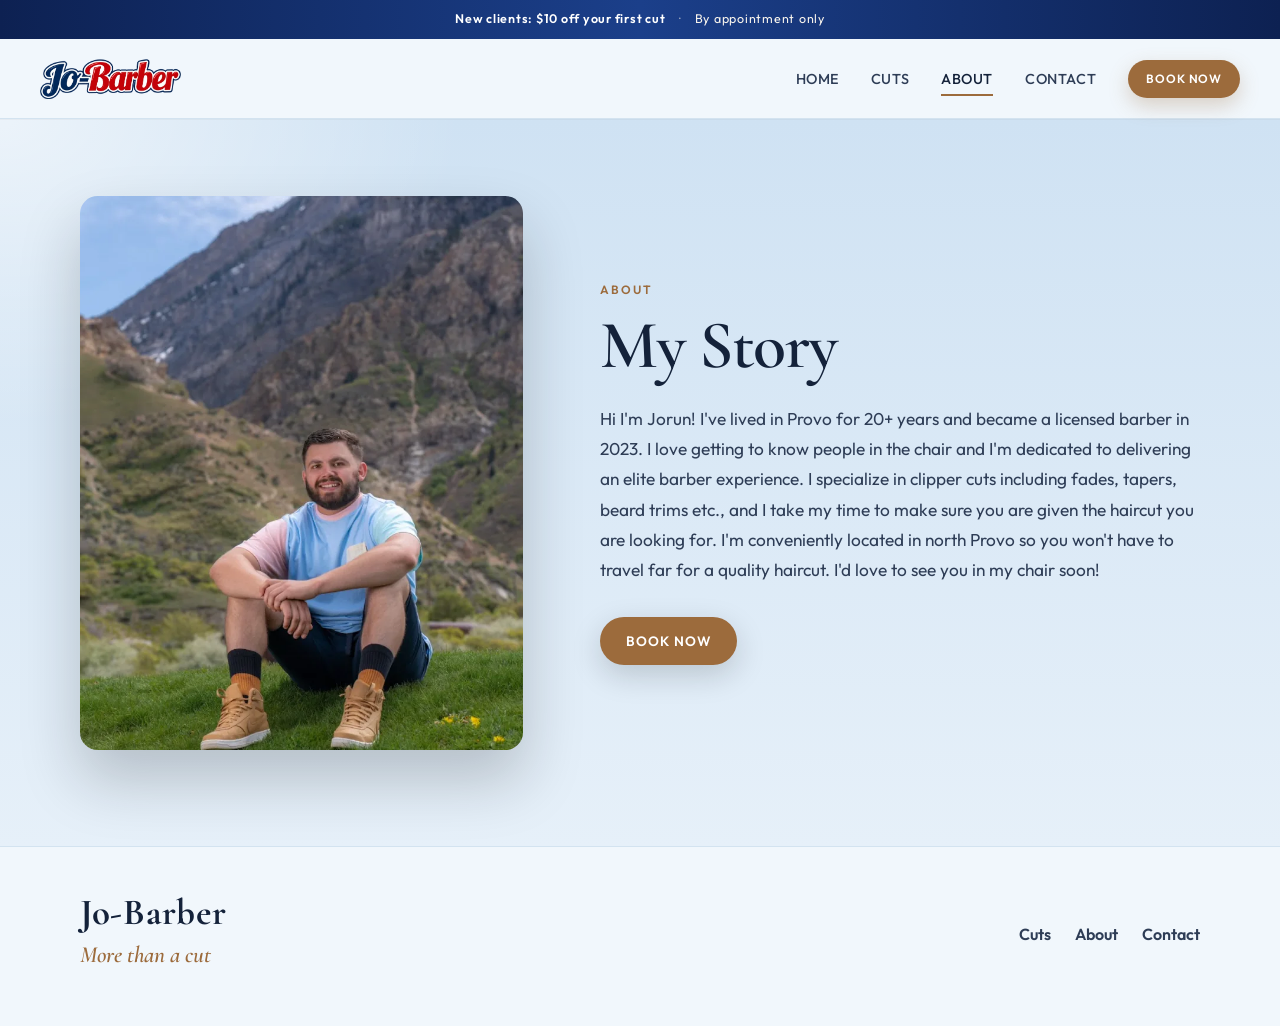
==== commit 69d6283f: "Powder blue theme, reviews, featured cuts, address, and text-only contact. Adds real client reviews," ====
--- a/about.html
+++ b/about.html
@@ -3,8 +3,12 @@
   <head>
     <meta charset="UTF-8" />
     <meta name="viewport" content="width=device-width, initial-scale=1.0" />
+    <meta name="format-detection" content="telephone=no" />
     <title>About — Jo-Barber</title>
-    <meta name="description" content="About Jo-Barber." />
+    <meta
+      name="description"
+      content="Meet Jorun, a licensed barber in north Provo specializing in fades, tapers, and beard trims."
+    />
     <link rel="preconnect" href="https://fonts.googleapis.com" />
     <link rel="preconnect" href="https://fonts.gstatic.com" crossorigin />
     <link
@@ -17,6 +21,14 @@
     <link rel="stylesheet" href="css/styles.css" />
   </head>
   <body class="page-shell">
+    <div class="announce">
+      <p>
+        <strong>New clients: $10 off your first cut</strong>
+        <span class="announce__sep" aria-hidden="true">·</span>
+        <span>By appointment only</span>
+      </p>
+    </div>
+
     <header class="site-header">
       <div class="site-header__inner">
         <a class="brand brand--wordmark" href="index.html">
@@ -36,38 +48,32 @@
     </header>
 
     <main>
-      <section class="page-hero page-hero--about" aria-label="About">
-        <div class="page-hero__rail page-hero__rail--left" aria-hidden="true">
-          <span class="page-hero__rail-word">The shop</span>
-          <span class="page-hero__rail-word page-hero__rail-word--soft">The craft</span>
-        </div>
-
-        <div class="page-hero__frame">
-          <div class="page-hero__media">
+      <section class="about">
+        <div class="container about__grid">
+          <div class="about__photo reveal">
             <img
-              src="images/shop.webp"
-              alt="Inside the Jo-Barber shop"
-              width="1600"
-              height="1200"
+              src="images/jorun-banner.webp"
+              alt="Jorun, the barber behind Jo-Barber"
+              width="750"
+              height="1093"
             />
           </div>
-          <div class="page-hero__overlay">
-            <h1>About</h1>
-            <p>The story behind the chair — coming soon.</p>
+
+          <div class="about__copy reveal">
+            <p class="section__eyebrow">About</p>
+            <h1 class="about__title">My Story</h1>
+            <p>
+              Hi I'm Jorun! I've lived in Provo for 20+ years and became a licensed
+              barber in 2023. I love getting to know people in the chair and I'm
+              dedicated to delivering an elite barber experience. I specialize in
+              clipper cuts including fades, tapers, beard trims etc., and I take my
+              time to make sure you are given the haircut you are looking for. I'm
+              conveniently located in north Provo so you won't have to travel far
+              for a quality haircut. I'd love to see you in my chair soon!
+            </p>
+
+            <a class="btn btn--primary" href="https://jorunchristianson.setmore.com/" target="_blank" rel="noopener noreferrer">Book Now</a>
           </div>
-        </div>
-
-        <div class="page-hero__rail page-hero__rail--right" aria-hidden="true">
-          <span class="page-hero__rail-word page-hero__rail-word--soft">Jo-Barber</span>
-          <span class="page-hero__rail-word">Since day one</span>
-        </div>
-      </section>
-      <section class="page-body">
-        <div class="container">
-          <p class="placeholder">
-            Content for this page will live here. For now, head back to the home
-            page to explore cuts and the landing experience.
-          </p>
         </div>
       </section>
     </main>
@@ -76,37 +82,9 @@
       <div class="container site-footer__inner">
         <div class="site-footer__brand">
           <a class="brand" href="index.html">Jo-Barber</a>
-          <p>More than a cut.</p>
+          <p class="site-footer__tagline">More than a cut</p>
         </div>
         <div class="site-footer__actions">
-          <div class="social" aria-label="Social media">
-            <a
-              class="social__link social__link--ig"
-              href="https://www.instagram.com/jo_barber32/"
-              target="_blank"
-              rel="noopener noreferrer"
-              aria-label="Instagram"
-            >
-              <svg viewBox="0 0 24 24" aria-hidden="true">
-                <path
-                  d="M7.8 2h8.4C19.4 2 22 4.6 22 7.8v8.4a5.8 5.8 0 0 1-5.8 5.8H7.8C4.6 22 2 19.4 2 16.2V7.8A5.8 5.8 0 0 1 7.8 2m-.2 2A3.6 3.6 0 0 0 4 7.6v8.8C4 18.39 5.61 20 7.6 20h8.8a3.6 3.6 0 0 0 3.6-3.6V7.6C20 5.61 18.39 4 16.4 4H7.6m9.65 1.5a1.25 1.25 0 0 1 1.25 1.25A1.25 1.25 0 0 1 17.25 8 1.25 1.25 0 0 1 16 6.75a1.25 1.25 0 0 1 1.25-1.25M12 7a5 5 0 0 1 5 5 5 5 0 0 1-5 5 5 5 0 0 1-5-5 5 5 0 0 1 5-5m0 2a3 3 0 0 0-3 3 3 3 0 0 0 3 3 3 3 0 0 0 3-3 3 3 0 0 0-3-3z"
-                />
-              </svg>
-            </a>
-            <a
-              class="social__link social__link--fb"
-              href="https://www.facebook.com/jorun.christianson.7"
-              target="_blank"
-              rel="noopener noreferrer"
-              aria-label="Facebook"
-            >
-              <svg viewBox="0 0 24 24" aria-hidden="true">
-                <path
-                  d="M14 13.5h2.5l1-4H14v-2c0-1.03 0-2 2-2h1.5V2.14c-.326-.043-1.557-.14-2.857-.14C11.928 2 10 3.657 10 6.7v2.8H7v4h3V22h4v-8.5z"
-                />
-              </svg>
-            </a>
-          </div>
           <nav class="footer-nav" aria-label="Footer">
             <a href="cuts.html">Cuts</a>
             <a href="about.html">About</a>
--- a/css/styles.css
+++ b/css/styles.css
@@ -1,11 +1,13 @@
 /* Jo-Barber — modern barbershop landing */
 
 :root {
-  --ink: #12151c;
-  --ink-soft: #2a303c;
-  --muted: #6b7280;
-  --line: #e6e8ec;
-  --paper: #f8f7f5;
+  --ink: #14223a;
+  --ink-soft: #2e3d56;
+  --muted: #5f6f87;
+  --line: #d3e3f0;
+  --paper: #e6f0f9;
+  --powder: #f1f7fc;
+  --powder-deep: #cfe2f3;
   --white: #ffffff;
   --accent: #9c6b3c;
   --accent-deep: #7a5230;
@@ -31,7 +33,7 @@
   margin: 0;
   font-family: var(--font-body);
   color: var(--ink);
-  background: var(--white);
+  background: var(--powder);
   line-height: 1.55;
   -webkit-font-smoothing: antialiased;
   text-rendering: optimizeLegibility;
@@ -64,13 +66,12 @@
   position: relative;
   z-index: 30;
   height: var(--nav-h);
-  background: var(--white);
+  background: var(--powder);
   border-bottom: 1px solid var(--line);
   box-shadow: 0 1px 0 rgba(18, 21, 28, 0.03);
 }
 
 .site-header__inner {
-  position: relative;
   height: 100%;
   display: flex;
   align-items: center;
@@ -280,7 +281,7 @@
   width: 100%;
   height: 100%;
   object-fit: cover;
-  object-position: 55% 50%;
+  object-position: 55% 45%;
 }
 
 .hero__panel {
@@ -293,10 +294,11 @@
   display: grid;
   place-items: center;
   background:
-    radial-gradient(ellipse 70% 45% at 100% 0%, rgba(56, 189, 248, 0.35), transparent 60%),
-    radial-gradient(ellipse 80% 55% at 0% 100%, rgba(214, 40, 57, 0.4), transparent 60%),
-    linear-gradient(160deg, #2458b8 0%, #143a80 42%, #0a1f4d 75%, #06132e 100%);
-  background-size: 100% 100%, 100% 100%, 100% 160%;
+    radial-gradient(ellipse 55% 40% at 50% 42%, rgba(255, 255, 255, 0.16), transparent 70%),
+    radial-gradient(ellipse 70% 40% at 0% 0%, rgba(80, 150, 255, 0.35), transparent 60%),
+    radial-gradient(ellipse 100% 50% at 25% 100%, rgba(235, 50, 65, 0.75), transparent 70%),
+    linear-gradient(175deg, #2458b8 0%, #173d88 32%, #10275c 50%, #7a1428 72%, #c01b31 100%);
+  background-size: 100% 100%, 100% 100%, 100% 100%, 100% 120%;
   animation: panelDrift 14s ease-in-out infinite alternate;
   clip-path: url(#panel-clip);
   -webkit-clip-path: url(#panel-clip);
@@ -304,34 +306,52 @@
 
 @keyframes panelDrift {
   from {
-    background-position: 0 0, 0 0, 0 0%;
+    background-position: 0 0, 0 0, 0 0, 0 0%;
   }
   to {
-    background-position: 0 0, 0 0, 0 100%;
-  }
-}
-
-/* Faint barber-pole stripes, fading out toward the logo */
+    background-position: 0 0, 0 0, 0 0, 0 100%;
+  }
+}
+
+/* Red, white, and blue barber-pole stripes, strongest at the edges */
 .hero__pattern {
   position: absolute;
   inset: 0;
-  background-image: repeating-linear-gradient(
-    -45deg,
-    rgba(255, 255, 255, 0.07) 0 14px,
-    transparent 14px 28px,
-    rgba(214, 40, 57, 0.1) 28px 42px,
-    transparent 42px 56px
-  );
+  overflow: hidden;
   pointer-events: none;
-  mask-image: radial-gradient(ellipse 70% 60% at 45% 45%, transparent 35%, #000 95%);
-  -webkit-mask-image: radial-gradient(ellipse 70% 60% at 45% 45%, transparent 35%, #000 95%);
+  mask-image: radial-gradient(ellipse 72% 62% at 45% 45%, transparent 38%, rgba(0, 0, 0, 0.9) 100%);
+  -webkit-mask-image: radial-gradient(ellipse 72% 62% at 45% 45%, transparent 38%, rgba(0, 0, 0, 0.9) 100%);
 }
 
 .hero__pattern::before {
   content: "";
   position: absolute;
   inset: 0;
+  z-index: 1;
   background: linear-gradient(180deg, transparent 60%, rgba(4, 12, 30, 0.35));
+}
+
+/* Stripe widths are 12√2px so one full cycle is exactly 96px vertically,
+   letting the loop restart seamlessly */
+.hero__pattern::after {
+  content: "";
+  position: absolute;
+  inset: 0 0 -96px;
+  background-image: repeating-linear-gradient(
+    -45deg,
+    rgba(240, 50, 65, 0.42) 0 16.9706px,
+    rgba(255, 255, 255, 0.24) 16.9706px 33.9411px,
+    rgba(40, 90, 200, 0.4) 33.9411px 50.9117px,
+    rgba(255, 255, 255, 0.24) 50.9117px 67.8823px
+  );
+  will-change: transform;
+  animation: poleSpin 3.2s linear infinite;
+}
+
+@keyframes poleSpin {
+  to {
+    transform: translateY(-96px);
+  }
 }
 
 .hero__copy {
@@ -381,9 +401,19 @@
 }
 
 .hero__logo::after {
-  width: 118%;
-  border: 1.5px dashed rgba(255, 255, 255, 0.28);
-  animation: ringSpin 40s linear infinite;
+  width: 116%;
+  background: conic-gradient(
+    #e62d3c 0 16.66%,
+    #ffffff 16.66% 33.33%,
+    #3c78e6 33.33% 50%,
+    #e62d3c 50% 66.66%,
+    #ffffff 66.66% 83.33%,
+    #3c78e6 83.33% 100%
+  );
+  mask: radial-gradient(farthest-side, transparent calc(100% - 4px), #000 calc(100% - 3px));
+  -webkit-mask: radial-gradient(farthest-side, transparent calc(100% - 4px), #000 calc(100% - 3px));
+  opacity: 0.75;
+  animation: ringSpin 30s linear infinite;
 }
 
 @keyframes ringSpin {
@@ -477,6 +507,231 @@
   margin: 1rem 0 0;
   color: var(--muted);
   font-size: 1.05rem;
+}
+
+/* —— Featured cuts showcase —— */
+.showcase {
+  padding: 1rem 0 5.5rem;
+  background: var(--powder);
+}
+
+.showcase__grid {
+  display: grid;
+  grid-template-columns: repeat(3, minmax(0, 1fr));
+  gap: clamp(1rem, 2.5vw, 1.75rem);
+  align-items: start;
+}
+
+/* Outer cards sit lower than the middle one for a staggered rhythm */
+.showcase__card:nth-child(odd) {
+  margin-top: 3rem;
+}
+
+.showcase__card {
+  position: relative;
+  display: block;
+  aspect-ratio: 4 / 5;
+  overflow: hidden;
+  border-radius: 1.25rem;
+  background: var(--ink);
+  box-shadow: 0 28px 55px rgba(20, 34, 58, 0.22);
+  isolation: isolate;
+}
+
+.showcase__card.reveal {
+  transition:
+    opacity 0.9s var(--ease),
+    transform 0.9s var(--ease),
+    translate 0.5s var(--ease),
+    box-shadow 0.5s var(--ease);
+}
+
+.showcase__card.reveal:nth-child(2) {
+  transition-delay: 0.12s, 0.12s, 0s, 0s;
+}
+
+.showcase__card.reveal:nth-child(3) {
+  transition-delay: 0.24s, 0.24s, 0s, 0s;
+}
+
+.showcase__card img {
+  width: 100%;
+  height: 100%;
+  object-fit: cover;
+  object-position: var(--pos, center 30%);
+  transform: scale(1.02);
+  filter: saturate(0.9) contrast(1.05);
+  transition:
+    transform 1.1s var(--ease),
+    filter 0.6s var(--ease);
+}
+
+/* Bottom fade for the label, plus an inset hairline frame */
+.showcase__card::before {
+  content: "";
+  position: absolute;
+  inset: 0;
+  z-index: 1;
+  background: linear-gradient(180deg, transparent 50%, rgba(10, 18, 34, 0.82) 100%);
+  box-shadow: inset 0 0 0 1px rgba(255, 255, 255, 0.12);
+  border-radius: inherit;
+  pointer-events: none;
+}
+
+.showcase__card::after {
+  content: "";
+  position: absolute;
+  inset: 0.75rem;
+  z-index: 2;
+  border: 1px solid rgba(255, 255, 255, 0.35);
+  border-radius: 0.8rem;
+  opacity: 0;
+  transform: scale(1.04);
+  transition:
+    opacity 0.5s var(--ease),
+    transform 0.6s var(--ease);
+  pointer-events: none;
+}
+
+.showcase__label {
+  position: absolute;
+  left: 1.5rem;
+  right: 1.5rem;
+  bottom: 1.4rem;
+  z-index: 3;
+  display: flex;
+  flex-direction: column;
+  gap: 0.55rem;
+}
+
+.showcase__label::after {
+  content: "";
+  width: 2rem;
+  height: 2px;
+  background: linear-gradient(90deg, var(--accent), #d9a66c);
+  transition: width 0.6s var(--ease);
+}
+
+.showcase__name {
+  font-family: var(--font-display);
+  font-size: clamp(1.4rem, 2.2vw, 1.85rem);
+  font-weight: 600;
+  line-height: 1;
+  color: #ffffff;
+  text-shadow: 0 2px 12px rgba(0, 0, 0, 0.35);
+}
+
+.showcase__card:hover,
+.showcase__card:focus-visible {
+  translate: 0 -6px;
+  box-shadow: 0 38px 70px rgba(20, 34, 58, 0.3);
+}
+
+.showcase__card:hover img,
+.showcase__card:focus-visible img {
+  transform: scale(1.08);
+  filter: saturate(1.05) contrast(1.05);
+}
+
+.showcase__card:hover::after,
+.showcase__card:focus-visible::after {
+  opacity: 1;
+  transform: scale(1);
+}
+
+.showcase__card:hover .showcase__label::after,
+.showcase__card:focus-visible .showcase__label::after {
+  width: 4.5rem;
+}
+
+.showcase__more {
+  margin: 2.5rem 0 0;
+  text-align: center;
+}
+
+/* Copper fill sweeps in from the left while the arrow pulls away */
+.showcase__btn {
+  gap: 0.9rem;
+  padding: 0.45rem 0.45rem 0.45rem 1.6rem;
+  color: var(--accent-deep);
+  border: 1.5px solid var(--accent);
+  background: linear-gradient(var(--accent), var(--accent)) no-repeat left center / 0% 100%;
+  transition:
+    background-size 0.5s var(--ease),
+    color 0.3s var(--ease),
+    gap 0.45s var(--ease),
+    box-shadow 0.45s var(--ease),
+    transform 0.45s var(--ease);
+}
+
+.showcase__btn-arrow {
+  display: grid;
+  place-items: center;
+  width: 2.1rem;
+  height: 2.1rem;
+  border-radius: 50%;
+  color: var(--white);
+  background: var(--accent);
+  transition:
+    background 0.3s var(--ease),
+    color 0.3s var(--ease),
+    transform 0.45s var(--ease);
+}
+
+.showcase__btn-arrow svg {
+  width: 1rem;
+  height: 1rem;
+  fill: none;
+  stroke: currentColor;
+  stroke-width: 2.2;
+  stroke-linecap: round;
+  stroke-linejoin: round;
+}
+
+.showcase__btn:hover,
+.showcase__btn:focus-visible {
+  gap: 1.5rem;
+  color: var(--white);
+  background-size: 100% 100%;
+  box-shadow: 0 14px 30px rgba(156, 107, 60, 0.3);
+  transform: translateY(-2px);
+}
+
+.showcase__btn:hover .showcase__btn-arrow,
+.showcase__btn:focus-visible .showcase__btn-arrow {
+  color: var(--accent-deep);
+  background: var(--white);
+  transform: translateX(2px) rotate(-45deg);
+}
+
+/* Phones: swipeable row with the next card peeking in */
+@media (max-width: 640px) {
+  .showcase__grid {
+    display: flex;
+    gap: 1rem;
+    margin-inline: calc(50% - 50vw);
+    padding: 0.5rem calc(50vw - 50%) 1.5rem;
+    overflow-x: auto;
+    scroll-snap-type: x mandatory;
+    scrollbar-width: none;
+  }
+
+  .showcase__grid::-webkit-scrollbar {
+    display: none;
+  }
+
+  .showcase__card {
+    flex: 0 0 72%;
+    scroll-snap-align: center;
+  }
+
+  .showcase__card:nth-child(odd) {
+    margin-top: 0;
+  }
+
+  .showcase__more {
+    margin-top: 1rem;
+  }
 }
 
 /* —— Services —— */
@@ -599,7 +854,7 @@
   padding: 5rem 0;
   text-align: center;
   background:
-    linear-gradient(180deg, var(--white), #f3f1ee 50%, var(--white));
+    linear-gradient(180deg, var(--powder), var(--paper) 50%, var(--powder));
 }
 
 .statement__quote {
@@ -622,70 +877,571 @@
   font-weight: 600;
 }
 
-/* —— CTA band —— */
-.cta {
-  padding: 0 0 6rem;
-}
-
-.cta__panel {
-  display: flex;
-  flex-wrap: wrap;
+/* —— Announcement bar —— */
+.announce {
+  position: relative;
+  z-index: 31;
+  background: linear-gradient(90deg, #0d2152, #1b3f8a 50%, #0d2152);
+  color: #f7f3ec;
+  text-align: center;
+  font-size: 0.78rem;
+  letter-spacing: 0.06em;
+}
+
+.announce p {
+  margin: 0;
+  padding: 0.55rem 1rem 0.7rem;
+}
+
+.announce strong {
+  font-weight: 600;
+  color: #ffffff;
+}
+
+.announce__sep {
+  margin: 0 0.6rem;
+  opacity: 0.6;
+}
+
+/* —— Reviews carousel —— */
+.reviews {
+  background:
+    radial-gradient(ellipse 60% 60% at 50% 0%, rgba(120, 170, 215, 0.18), transparent 65%),
+    var(--powder);
+  overflow: hidden;
+}
+
+.carousel {
+  position: relative;
+  outline: none;
+}
+
+.carousel__track {
+  position: relative;
+  height: 340px;
+  perspective: 1400px;
+  touch-action: pan-y;
+  user-select: none;
+}
+
+.review {
+  --w: min(540px, 78%);
+  position: absolute;
+  top: 0;
+  left: calc(50% - var(--w) / 2);
+  width: var(--w);
+  height: 100%;
+  margin: 0;
+  display: flex;
+  flex-direction: column;
   align-items: center;
+  justify-content: center;
+  gap: 1rem;
+  padding: 2.5rem 2rem 2rem;
+  text-align: center;
+  background: var(--white);
+  border: 1px solid var(--line);
+  border-radius: 1.1rem;
+  box-shadow: 0 24px 50px rgba(18, 21, 28, 0.12);
+  overflow: hidden;
+  transition:
+    transform 0.75s var(--ease),
+    opacity 0.75s var(--ease),
+    filter 0.75s var(--ease);
+  opacity: 0;
+  pointer-events: none;
+}
+
+.review::after {
+  content: "\201C";
+  position: absolute;
+  top: 0.4rem;
+  left: 1.25rem;
+  font-family: var(--font-display);
+  font-size: 6rem;
+  line-height: 1;
+  color: rgba(156, 107, 60, 0.15);
+  pointer-events: none;
+}
+
+.review[data-pos="0"] {
+  z-index: 3;
+  opacity: 1;
+  transform: none;
+  pointer-events: auto;
+}
+
+.review[data-pos="-1"],
+.review[data-pos="1"] {
+  z-index: 2;
+  opacity: 0.5;
+  filter: blur(1px) saturate(0.7);
+  pointer-events: auto;
+  cursor: pointer;
+}
+
+.review[data-pos="-1"] {
+  transform: translateX(-66%) scale(0.8) rotateY(22deg);
+}
+
+.review[data-pos="1"] {
+  transform: translateX(66%) scale(0.8) rotateY(-22deg);
+}
+
+.review[data-pos="far-prev"] {
+  transform: translateX(-120%) scale(0.6) rotateY(35deg);
+}
+
+.review[data-pos="far-next"] {
+  transform: translateX(120%) scale(0.6) rotateY(-35deg);
+}
+
+.review__stars {
+  display: flex;
+  gap: 0.2rem;
+}
+
+.review__stars svg {
+  width: 1.35rem;
+  height: 1.35rem;
+  fill: url(#star-gold);
+  filter: drop-shadow(0 1px 1.5px rgba(150, 100, 10, 0.35));
+}
+
+.review__text {
+  margin: 0;
+  max-width: 44ch;
+  font-family: var(--font-display);
+  font-size: clamp(1.15rem, 1.8vw, 1.35rem);
+  font-style: italic;
+  line-height: 1.45;
+  color: var(--ink);
+}
+
+.review__name {
+  font-size: 0.78rem;
+  font-weight: 600;
+  letter-spacing: 0.14em;
+  text-transform: uppercase;
+  color: var(--accent);
+}
+
+.carousel__controls {
+  display: flex;
+  align-items: center;
+  justify-content: center;
+  gap: 1.25rem;
+  margin-top: 2.25rem;
+}
+
+.carousel__btn {
+  display: grid;
+  place-items: center;
+  width: 3rem;
+  height: 3rem;
+  border-radius: 50%;
+  border: 1px solid var(--line);
+  background: var(--white);
+  color: var(--ink);
+  transition:
+    background 0.3s var(--ease),
+    color 0.3s var(--ease),
+    border-color 0.3s var(--ease),
+    transform 0.3s var(--ease);
+}
+
+.carousel__btn svg {
+  width: 1.2rem;
+  height: 1.2rem;
+  fill: none;
+  stroke: currentColor;
+  stroke-width: 2;
+  stroke-linecap: round;
+  stroke-linejoin: round;
+}
+
+.carousel__btn:hover {
+  background: var(--accent);
+  border-color: var(--accent);
+  color: var(--white);
+  transform: scale(1.08);
+}
+
+.carousel__dots {
+  display: flex;
+  gap: 0.5rem;
+}
+
+.carousel__dot {
+  width: 0.6rem;
+  height: 0.6rem;
+  padding: 0;
+  border-radius: 999px;
+  background: rgba(18, 21, 28, 0.18);
+  transition:
+    width 0.4s var(--ease),
+    background 0.4s var(--ease);
+}
+
+.carousel__dot[aria-current="true"] {
+  width: 1.8rem;
+  background: var(--accent);
+}
+
+/* —— Hours + first-cut promo —— */
+.hours {
+  padding: 5.5rem 0;
+  color: var(--ink);
+  background:
+    radial-gradient(ellipse 60% 70% at 0% 0%, rgba(255, 255, 255, 0.55), transparent 60%),
+    linear-gradient(160deg, #dcebf7 0%, var(--powder-deep) 55%, #bcd6ec 100%);
+}
+
+.hours__grid {
+  display: grid;
+  grid-template-columns: minmax(0, 1.2fr) minmax(0, 0.8fr);
+  gap: clamp(2rem, 5vw, 4rem);
+  align-items: center;
+}
+
+.hours .section__eyebrow {
+  color: var(--accent);
+}
+
+.hours__title {
+  margin: 0 0 1.75rem;
+  font-family: var(--font-display);
+  font-size: clamp(2.2rem, 4vw, 3.2rem);
+  font-weight: 600;
+  letter-spacing: -0.02em;
+  line-height: 1;
+}
+
+.hours__list {
+  margin: 0;
+  border-top: 1px solid rgba(20, 34, 58, 0.14);
+}
+
+.hours__list div {
+  display: flex;
   justify-content: space-between;
-  gap: 1.5rem 2rem;
-  padding: 2.5rem 2.75rem;
-  background: var(--ink);
-  color: var(--white);
-  border-radius: 1.5rem;
-  overflow: hidden;
-  position: relative;
-}
-
-.cta__panel::before {
-  content: "";
-  position: absolute;
-  inset: -40% -10% auto auto;
-  width: 320px;
-  height: 320px;
-  border-radius: 50%;
-  background: radial-gradient(circle, rgba(156, 107, 60, 0.35), transparent 70%);
-  pointer-events: none;
-}
-
-.cta__copy {
-  position: relative;
-  z-index: 1;
-}
-
-.cta__copy h2 {
+  gap: 1rem;
+  padding: 1rem 0;
+  border-bottom: 1px solid rgba(20, 34, 58, 0.14);
+}
+
+.hours__list dt {
+  font-weight: 500;
+}
+
+.hours__list dd {
   margin: 0;
   font-family: var(--font-display);
-  font-size: clamp(1.8rem, 3vw, 2.4rem);
-  font-weight: 600;
-  letter-spacing: -0.02em;
-}
-
-.cta__copy p {
-  margin: 0.5rem 0 0;
-  color: rgba(255, 255, 255, 0.72);
-  max-width: 36ch;
-}
-
-.cta__panel .btn--primary {
+  font-size: 1.35rem;
+  font-weight: 600;
+}
+
+.hours__note {
+  margin: 1.5rem 0 0;
+  color: var(--ink-soft);
+  line-height: 1.6;
+}
+
+.hours__note strong {
+  color: var(--ink);
+  text-transform: uppercase;
+  letter-spacing: 0.1em;
+  font-size: 0.85rem;
+}
+
+.hours__note a {
+  color: var(--ink);
+  font-weight: 600;
+  text-decoration: underline;
+  text-underline-offset: 3px;
+}
+
+.promo {
   position: relative;
-  z-index: 1;
+  padding: 2.5rem 2rem 2.25rem;
+  text-align: center;
+  color: var(--ink);
+  background: var(--white);
+  border-radius: 1.25rem;
+  box-shadow: 0 30px 60px rgba(40, 80, 120, 0.2);
+  overflow: hidden;
+}
+
+.promo__eyebrow {
+  margin: 0;
+  font-size: 0.78rem;
+  font-weight: 600;
+  letter-spacing: 0.16em;
+  text-transform: uppercase;
+  color: #1f4fae;
+}
+
+.promo__amount {
+  margin: 0.35rem 0 0;
+  font-family: var(--font-display);
+  font-size: clamp(3.5rem, 7vw, 4.75rem);
+  font-weight: 700;
+  line-height: 1;
+  color: #c01b31;
+}
+
+.promo__label {
+  margin: 0.35rem 0 1.5rem;
+  font-family: var(--font-display);
+  font-size: 1.4rem;
+  font-style: italic;
+}
+
+.promo .btn--primary,
+.contact-card .btn--primary {
   background: var(--accent);
+}
+
+.promo .btn--primary:hover,
+.contact-card .btn--primary:hover {
+  background: var(--accent-deep);
+}
+
+/* —— Contact page —— */
+.contact-grid {
+  display: grid;
+  grid-template-columns: repeat(2, minmax(0, 1fr));
+  gap: 1.5rem;
+  align-items: stretch;
+}
+
+.contact-card {
+  display: flex;
+  flex-direction: column;
+  align-items: flex-start;
+  padding: 2rem 1.75rem;
+  background: var(--white);
+  border: 1px solid var(--line);
+  border-radius: 1.1rem;
+  box-shadow: 0 18px 40px rgba(18, 21, 28, 0.06);
+}
+
+.contact-card .section__eyebrow {
+  margin-bottom: 0.9rem;
+}
+
+.contact-card__big {
+  font-family: var(--font-body);
+  font-size: clamp(1.8rem, 3vw, 2.2rem);
+  font-weight: 700;
+  font-variant-numeric: lining-nums tabular-nums;
+  letter-spacing: 0.02em;
+  line-height: 1;
+  color: var(--ink);
+}
+
+.contact-card__badge {
+  display: inline-flex;
+  align-items: center;
+  gap: 0.5rem;
+  margin: 0.9rem 0 1.5rem;
+  font-size: 0.82rem;
+  font-weight: 700;
+  letter-spacing: 0.14em;
+  text-transform: uppercase;
+  color: var(--accent-deep);
+}
+
+.contact-card__badge svg {
+  width: 1.1rem;
+  height: 1.1rem;
+  fill: var(--accent);
+}
+
+/* —— Address (homepage hours + contact) —— */
+.address {
+  margin-top: 1.75rem;
+  font-style: normal;
+}
+
+.address__link {
+  display: inline-flex;
+  align-items: flex-start;
+  gap: 0.9rem;
+  color: var(--ink);
+}
+
+.address__icon {
+  flex: none;
+  display: grid;
+  place-items: center;
+  width: 2.6rem;
+  height: 2.6rem;
+  border-radius: 50%;
+  background: var(--white);
+  box-shadow: 0 8px 20px rgba(20, 34, 58, 0.12);
+  transition: transform 0.4s var(--ease);
+}
+
+.address__icon svg {
+  width: 1.2rem;
+  height: 1.2rem;
+  fill: var(--accent);
+}
+
+.address__body {
+  display: flex;
+  flex-direction: column;
+}
+
+.address__street {
+  font-size: 1.25rem;
+  font-weight: 700;
+  font-variant-numeric: lining-nums;
+  letter-spacing: 0.01em;
+  line-height: 1.2;
+  text-decoration: underline;
+  text-decoration-color: transparent;
+  text-underline-offset: 4px;
+  transition: text-decoration-color 0.3s var(--ease);
+}
+
+.address__city {
+  font-weight: 500;
+  color: var(--ink-soft);
+}
+
+.address__note {
+  margin-top: 0.35rem;
+  font-family: var(--font-display);
+  font-size: 1.1rem;
+  font-style: italic;
+  color: var(--ink-soft);
+}
+
+.address__cta {
+  margin-top: 0.6rem;
+  font-size: 0.75rem;
+  font-weight: 700;
+  letter-spacing: 0.14em;
+  text-transform: uppercase;
+  color: var(--accent-deep);
+}
+
+.address__link:hover .address__street,
+.address__link:focus-visible .address__street {
+  text-decoration-color: var(--accent);
+}
+
+.address__link:hover .address__icon,
+.address__link:focus-visible .address__icon {
+  transform: translateY(-3px);
+}
+
+.address--card {
+  margin: 0.25rem 0 1.5rem;
+}
+
+.address--card .address__icon {
+  background: var(--paper);
   box-shadow: none;
 }
 
-.cta__panel .btn--primary:hover {
-  background: #b57d48;
+.address--card + .btn {
+  margin-top: auto;
+}
+
+.contact-card__actions {
+  display: flex;
+  gap: 0.6rem;
+  margin-top: auto;
+}
+
+.contact-card__hours {
+  width: 100%;
+  margin: 0 0 1.25rem;
+}
+
+.contact-card__hours div {
+  display: flex;
+  justify-content: space-between;
+  gap: 1rem;
+  padding: 0.75rem 0;
+  border-bottom: 1px solid var(--line);
+}
+
+.contact-card__hours dd {
+  margin: 0;
+  font-weight: 600;
+}
+
+.contact-card__note {
+  margin: auto 0 0;
+  color: var(--muted);
+}
+
+.contact-card__note strong {
+  color: var(--ink);
+}
+
+.contact-card__text {
+  margin: 0 0 1.5rem;
+  color: var(--ink-soft);
+  line-height: 1.6;
+}
+
+.contact-card__text + .btn {
+  margin-top: auto;
+}
+
+@media (max-width: 900px) {
+  .hours__grid,
+  .contact-grid {
+    grid-template-columns: 1fr;
+  }
+
+  .promo {
+    max-width: 420px;
+    width: 100%;
+    justify-self: center;
+  }
+}
+
+@media (max-width: 560px) {
+  .announce__sep {
+    display: none;
+  }
+
+  .announce span:last-child {
+    display: block;
+  }
+
+  .carousel__track {
+    height: 430px;
+  }
+
+  .review {
+    --w: 86%;
+    padding: 2.25rem 1.25rem 1.75rem;
+  }
+
+  .review__text {
+    font-size: 1.08rem;
+  }
+
+  .review[data-pos="-1"] {
+    transform: translateX(-80%) scale(0.78) rotateY(22deg);
+  }
+
+  .review[data-pos="1"] {
+    transform: translateX(80%) scale(0.78) rotateY(-22deg);
+  }
 }
 
 /* —— Footer —— */
 .site-footer {
   border-top: 1px solid var(--line);
-  padding: 2.25rem 0 2.75rem;
+  padding: 3rem 0 3.25rem;
 }
 
 .site-footer__inner {
@@ -697,7 +1453,9 @@
 }
 
 .site-footer .brand {
-  font-size: 1.2rem;
+  font-size: clamp(1.9rem, 3vw, 2.3rem);
+  font-weight: 700;
+  line-height: 1;
 }
 
 .site-footer p {
@@ -706,10 +1464,18 @@
   color: var(--muted);
 }
 
+.site-footer .site-footer__tagline {
+  font-family: var(--font-display);
+  font-size: clamp(1.25rem, 2vw, 1.45rem);
+  font-style: italic;
+  font-weight: 600;
+  color: var(--accent);
+}
+
 .site-footer__brand {
   display: flex;
   flex-direction: column;
-  gap: 0.15rem;
+  gap: 0.35rem;
 }
 
 .site-footer__actions {
@@ -725,85 +1491,37 @@
 }
 
 .footer-nav a {
-  font-size: 0.88rem;
-  color: var(--muted);
+  font-size: 1rem;
+  font-weight: 600;
+  color: var(--ink-soft);
   transition: color 0.2s ease;
 }
 
 .footer-nav a:hover {
   color: var(--ink);
-}
-
-/* —— Social icons —— */
-.social {
-  display: flex;
-  align-items: center;
-  gap: 0.65rem;
-}
-
-.social__link {
-  display: grid;
-  place-items: center;
-  width: 2.4rem;
-  height: 2.4rem;
-  border-radius: 999px;
-  color: var(--ink-soft);
-  border: 1px solid var(--line);
-  background: var(--white);
-  transition:
-    color 0.3s var(--ease),
-    background 0.3s var(--ease),
-    border-color 0.3s var(--ease),
-    transform 0.35s var(--ease),
-    box-shadow 0.35s var(--ease);
-}
-
-.social__link svg {
-  width: 1.05rem;
-  height: 1.05rem;
-  fill: currentColor;
-  transition: transform 0.35s var(--ease);
-}
-
-.social__link:hover {
-  transform: scale(1.14);
-  box-shadow: 0 10px 24px rgba(18, 21, 28, 0.12);
-}
-
-.social__link:hover svg {
-  transform: scale(1.08);
-}
-
-.social__link--ig:hover {
-  color: #fff;
-  border-color: transparent;
-  background: linear-gradient(135deg, #f58529, #dd2a7b 50%, #8134af);
-}
-
-.social__link--fb:hover {
-  color: #fff;
-  border-color: #1877f2;
-  background: #1877f2;
 }
 
 /* —— Cut showcase cards (services page) —— */
 .page-hero--services {
   background:
-    radial-gradient(ellipse 60% 80% at 10% 0%, rgba(156, 107, 60, 0.12), transparent 50%),
-    radial-gradient(ellipse 50% 60% at 90% 40%, rgba(30, 50, 70, 0.06), transparent 45%),
-    linear-gradient(180deg, #eceae6 0%, var(--paper) 100%);
+    radial-gradient(ellipse 60% 80% at 10% 0%, rgba(255, 255, 255, 0.6), transparent 50%),
+    linear-gradient(180deg, var(--powder-deep) 0%, var(--paper) 100%);
   border-bottom: none;
   padding-bottom: 2.5rem;
 }
 
 .page-hero--services .section__eyebrow {
   margin-bottom: 0.75rem;
+}
+
+.page-hero.page-hero--services p {
+  max-width: 54ch;
 }
 
 .cuts {
   padding: 2.5rem 0 6rem;
   background:
-    linear-gradient(180deg, var(--paper) 0%, #f3f1ee 40%, var(--white) 100%);
+    linear-gradient(180deg, var(--paper) 0%, var(--powder) 100%);
 }
 
 .cuts__list {
@@ -941,343 +1659,80 @@
   }
 }
 
-/* —— Before / after reel —— */
-.reel {
-  padding: 5rem 0 5.5rem;
-  background:
-    radial-gradient(ellipse 60% 70% at 15% 10%, rgba(31, 83, 139, 0.1), transparent 60%),
-    radial-gradient(ellipse 55% 65% at 90% 90%, rgba(200, 38, 52, 0.07), transparent 60%),
-    linear-gradient(180deg, #eef1f5 0%, #f6f4f0 55%, #efebe4 100%);
-  color: var(--ink);
-  overflow: hidden;
-}
-
-/* Tuck under the hero so the reel fills the space around its curved bottom */
-.hero {
-  z-index: 1;
-}
-
-.hero + .reel {
-  position: relative;
-  margin-top: -5rem;
-  padding-top: 10rem;
-}
-
-.reel__header {
-  text-align: center;
-  margin-bottom: 2.75rem;
-}
-
-.reel__stage {
-  display: grid;
-  grid-template-columns: 1fr auto 1fr;
-  gap: 0;
-  align-items: stretch;
-  position: relative;
-}
-
-.reel__panel {
-  min-width: 0;
-}
-
-.reel__frame {
-  position: relative;
-  aspect-ratio: 9 / 16;
-  max-height: min(68vh, 560px);
-  margin-inline: auto;
-  width: min(100%, 320px);
-  overflow: hidden;
-  background: #0a0c10;
-  box-shadow: 0 26px 50px rgba(18, 21, 28, 0.22);
-  clip-path: polygon(4% 0, 100% 0, 96% 100%, 0 100%);
-}
-
-.reel__panel:last-child .reel__frame {
-  clip-path: polygon(0 0, 96% 0, 100% 100%, 4% 100%);
-}
-
-.reel__video {
-  width: 100%;
-  height: 100%;
-  object-fit: cover;
-  display: block;
-  filter: saturate(1.05) contrast(1.04);
-  transition: transform 0.8s var(--ease);
-}
-
-.reel__stage:hover .reel__video {
-  transform: scale(1.03);
-}
-
-.reel__tag {
-  position: absolute;
-  top: 1rem;
-  left: 1rem;
-  z-index: 2;
-  padding: 0.4rem 0.75rem;
-  font-size: 0.7rem;
-  font-weight: 600;
-  letter-spacing: 0.16em;
-  text-transform: uppercase;
-  color: #f7f3ec;
-  background: rgba(10, 12, 16, 0.55);
-  border: 1px solid rgba(247, 243, 236, 0.18);
-  backdrop-filter: blur(8px);
-}
-
-.reel__tag--after {
-  left: auto;
-  right: 1rem;
-  color: #12151c;
-  background: rgba(196, 162, 110, 0.92);
-  border-color: transparent;
-}
-
-.reel__split {
-  display: flex;
-  flex-direction: column;
-  align-items: center;
-  justify-content: center;
-  width: 3.5rem;
-  position: relative;
-  z-index: 2;
-}
-
-.reel__split-line {
-  position: absolute;
-  top: 8%;
-  bottom: 8%;
-  width: 1px;
-  background: linear-gradient(
-    180deg,
-    transparent,
-    rgba(196, 162, 110, 0.7),
-    transparent
-  );
-}
-
-.reel__split-mark {
-  position: relative;
-  z-index: 1;
-  width: 2.5rem;
-  height: 2.5rem;
-  display: grid;
-  place-items: center;
-  border-radius: 50%;
-  font-family: var(--font-display);
-  font-size: 0.95rem;
-  font-style: italic;
-  color: #12151c;
-  background: linear-gradient(145deg, #c4a26e, #9c6b3c);
-  box-shadow: 0 10px 24px rgba(18, 21, 28, 0.2);
-}
-
-.reel__controls {
-  display: flex;
-  justify-content: center;
-  margin-top: 2rem;
-}
-
-.reel__toggle {
-  border-color: rgba(18, 21, 28, 0.25);
-}
-
-.reel__toggle:hover,
-.reel__toggle[aria-pressed="true"] {
-  color: var(--white);
-  background: var(--accent);
-  border-color: transparent;
-}
-
-@media (max-width: 800px) {
-  .reel__stage {
-    grid-template-columns: 1fr;
-    gap: 1.25rem;
-    justify-items: center;
-  }
-
-  .reel__split {
-    width: 100%;
-    height: 2.5rem;
-    flex-direction: row;
-  }
-
-  .reel__split-line {
-    top: 50%;
-    bottom: auto;
-    left: 10%;
-    right: 10%;
-    width: auto;
-    height: 1px;
-    background: linear-gradient(
-      90deg,
-      transparent,
-      rgba(196, 162, 110, 0.7),
-      transparent
-    );
-  }
-
-  .reel__frame,
-  .reel__panel:last-child .reel__frame {
-    width: min(100%, 280px);
-    max-height: 420px;
-    clip-path: polygon(0 0, 100% 0, 100% 96%, 0 100%);
-  }
-}
-
 /* —— Simple interior pages —— */
 .page-hero {
   padding: 4.5rem 0;
   background:
-    radial-gradient(ellipse 70% 80% at 85% 0%, rgba(156, 107, 60, 0.08), transparent 50%),
+    radial-gradient(ellipse 70% 80% at 85% 0%, rgba(255, 255, 255, 0.6), transparent 50%),
     var(--paper);
   border-bottom: 1px solid var(--line);
 }
 
-.page-hero--about {
-  position: relative;
-  padding: 2.75rem clamp(1rem, 3vw, 2rem) 3.25rem;
-  min-height: 0;
+.about {
+  padding: clamp(3rem, 6vw, 5rem) 0 6rem;
+  background:
+    radial-gradient(ellipse 60% 70% at 0% 0%, rgba(255, 255, 255, 0.6), transparent 60%),
+    linear-gradient(180deg, var(--powder-deep) 0%, var(--paper) 100%);
+}
+
+.about__grid {
   display: grid;
-  grid-template-columns: minmax(5.5rem, 1fr) minmax(0, 780px) minmax(5.5rem, 1fr);
-  gap: clamp(0.75rem, 2vw, 1.75rem);
-  align-items: stretch;
-  justify-items: center;
-  border-bottom: 1px solid var(--line);
-  overflow: hidden;
-  background:
-    radial-gradient(ellipse 70% 80% at 50% 0%, rgba(156, 107, 60, 0.1), transparent 55%),
-    linear-gradient(180deg, #eceae6 0%, var(--paper) 100%);
-}
-
-.page-hero__rail {
-  display: flex;
-  flex-direction: column;
-  justify-content: space-between;
-  width: 100%;
-  max-width: 9rem;
-  min-height: 100%;
-  padding-block: 0.35rem;
-  pointer-events: none;
-  user-select: none;
-}
-
-.page-hero__rail--left {
-  align-items: flex-end;
-  text-align: right;
-  padding-top: 0.25rem;
-  padding-bottom: 18%;
-}
-
-.page-hero__rail--right {
-  align-items: flex-start;
-  text-align: left;
-  padding-top: 22%;
-  padding-bottom: 0.25rem;
-}
-
-.page-hero__rail-word {
+  grid-template-columns: minmax(0, 0.85fr) minmax(0, 1.15fr);
+  gap: clamp(2.5rem, 6vw, 5rem);
+  align-items: center;
+}
+
+.about__photo {
+  margin: 0;
+}
+
+.about__photo img {
   display: block;
-  font-family: var(--font-display);
-  font-size: clamp(1.35rem, 2.4vw, 2rem);
-  font-weight: 600;
-  letter-spacing: -0.02em;
-  line-height: 1.05;
-  color: var(--ink);
-}
-
-.page-hero__rail-word--soft {
-  font-size: clamp(0.95rem, 1.6vw, 1.2rem);
-  font-weight: 500;
-  font-style: italic;
-  color: var(--accent);
-  letter-spacing: 0.02em;
-}
-
-.page-hero__rail--left .page-hero__rail-word:first-child {
-  transform: translateY(0);
-}
-
-.page-hero__rail--left .page-hero__rail-word:last-child {
-  transform: translateY(12%);
-}
-
-.page-hero__rail--right .page-hero__rail-word:first-child {
-  transform: translateY(-8%);
-}
-
-.page-hero__rail--right .page-hero__rail-word:last-child {
-  transform: translateY(18%);
-}
-
-.page-hero__frame {
-  position: relative;
-  width: 100%;
-  max-width: 780px;
-  overflow: hidden;
-  background: #0c0e12;
-  box-shadow:
-    0 24px 50px rgba(18, 21, 28, 0.18),
-    0 0 0 1px rgba(18, 21, 28, 0.06);
-  clip-path: polygon(0 0, 100% 0, 100% 94%, 96% 100%, 4% 100%, 0 94%);
-}
-
-.page-hero__media {
-  position: relative;
-  line-height: 0;
-}
-
-.page-hero__media img {
   width: 100%;
   height: auto;
-  display: block;
-}
-
-.page-hero__overlay {
-  position: absolute;
-  inset: auto 0 0;
-  z-index: 1;
-  padding: 4.5rem 1.75rem 1.75rem;
-  background: linear-gradient(
-    180deg,
-    transparent 0%,
-    rgba(12, 14, 18, 0.2) 30%,
-    rgba(12, 14, 18, 0.78) 100%
-  );
-  color: #f7f3ec;
-}
-
-.page-hero--about h1 {
-  color: #f7f3ec;
-  font-size: clamp(2.2rem, 5vw, 3.4rem);
-}
-
-.page-hero--about p {
-  color: rgba(232, 228, 220, 0.78);
-  margin-top: 0.65rem;
-  font-size: 1rem;
+  aspect-ratio: 4 / 5;
+  object-fit: cover;
+  object-position: 50% 42%;
+  border-radius: 1.1rem;
+  box-shadow: 0 30px 60px rgba(18, 21, 28, 0.22);
+}
+
+.about__title {
+  margin: 0 0 1.5rem;
+  font-family: var(--font-display);
+  font-size: clamp(2.8rem, 5.5vw, 4.25rem);
+  font-weight: 600;
+  letter-spacing: -0.02em;
+  line-height: 1;
+  color: var(--ink);
+}
+
+.about__copy > p:not(.section__eyebrow) {
+  margin: 0 0 2rem;
+  max-width: 58ch;
+  font-size: 1.08rem;
+  line-height: 1.75;
+  color: var(--ink-soft);
+}
+
+.about__copy .btn--primary {
+  background: var(--accent);
+}
+
+.about__copy .btn--primary:hover {
+  background: var(--accent-deep);
 }
 
 @media (max-width: 900px) {
-  .page-hero--about {
+  .about__grid {
     grid-template-columns: 1fr;
-    gap: 1.25rem;
-    padding: 1.75rem 1rem 2.25rem;
-  }
-
-  .page-hero__rail {
-    display: none;
-  }
-
-  .page-hero__frame {
-    clip-path: none;
-  }
-
-  .page-hero__overlay {
-    padding: 3.25rem 1.25rem 1.35rem;
-  }
-}
-
+  }
+
+  .about__photo {
+    width: min(100%, 420px);
+    justify-self: center;
+  }
+}
 .page-hero h1 {
   margin: 0;
   font-family: var(--font-display);
@@ -1322,31 +1777,27 @@
 /* —— Responsive —— */
 @media (max-width: 900px) {
   .hero {
-    height: auto;
-    display: flex;
-    flex-direction: column;
+    height: clamp(380px, 62vw, 480px);
   }
 
   .hero__media {
-    position: relative;
-    inset: auto;
-    order: 0;
-    height: clamp(280px, 80vw, 400px);
+    inset: 0 0 0 38%;
   }
 
   .hero__panel {
-    position: relative;
-    width: 100%;
-    clip-path: none;
-    -webkit-clip-path: none;
-    order: 1;
-    min-height: 320px;
+    width: 50%;
   }
 
   .hero__copy {
-    padding: 2.25rem 1.5rem 2.5rem;
-    max-width: 26rem;
-    width: 100%;
+    padding: 1rem 0.75rem 2.5rem;
+  }
+
+  .hero__logo {
+    margin-bottom: 1.1rem;
+  }
+
+  .hero__logo img {
+    width: clamp(120px, 28vw, 220px);
   }
 
   .nav-toggle {
@@ -1361,14 +1812,13 @@
   }
 
   .nav {
-    position: fixed;
-    inset: 0 0 auto;
-    top: var(--nav-h);
+    position: absolute;
+    inset: 100% 0 auto;
     flex-direction: column;
     align-items: stretch;
     gap: 0;
     padding: 0.75rem 1.25rem 1.25rem;
-    background: rgba(255, 255, 255, 0.97);
+    background: rgba(241, 247, 252, 0.98);
     backdrop-filter: blur(10px);
     border-bottom: 1px solid var(--line);
     transform: translateY(-120%);
@@ -1390,15 +1840,6 @@
     border-bottom: 1px solid var(--line);
   }
 
-  .social__link {
-    width: 2.2rem;
-    height: 2.2rem;
-  }
-
-  .cta__panel {
-    padding: 2rem 1.5rem;
-    border-radius: 1.15rem;
-  }
 }
 
 @media (max-width: 560px) {
@@ -1412,6 +1853,26 @@
 
   .service-list {
     grid-template-columns: 1fr;
+  }
+
+  .hero__panel {
+    width: 56%;
+  }
+
+  .hero__media {
+    inset: 0 0 0 44%;
+  }
+
+  .hero__actions {
+    flex-direction: column;
+    gap: 0.5rem;
+  }
+
+  .hero__actions .btn {
+    min-height: 2.35rem;
+    min-width: 8.5rem;
+    padding: 0.45rem 1rem;
+    font-size: 0.7rem;
   }
 }
 
@@ -1423,6 +1884,7 @@
     transition: none !important;
   }
 
+  .hero__media,
   .hero__logo,
   .hero__actions,
   .service,
